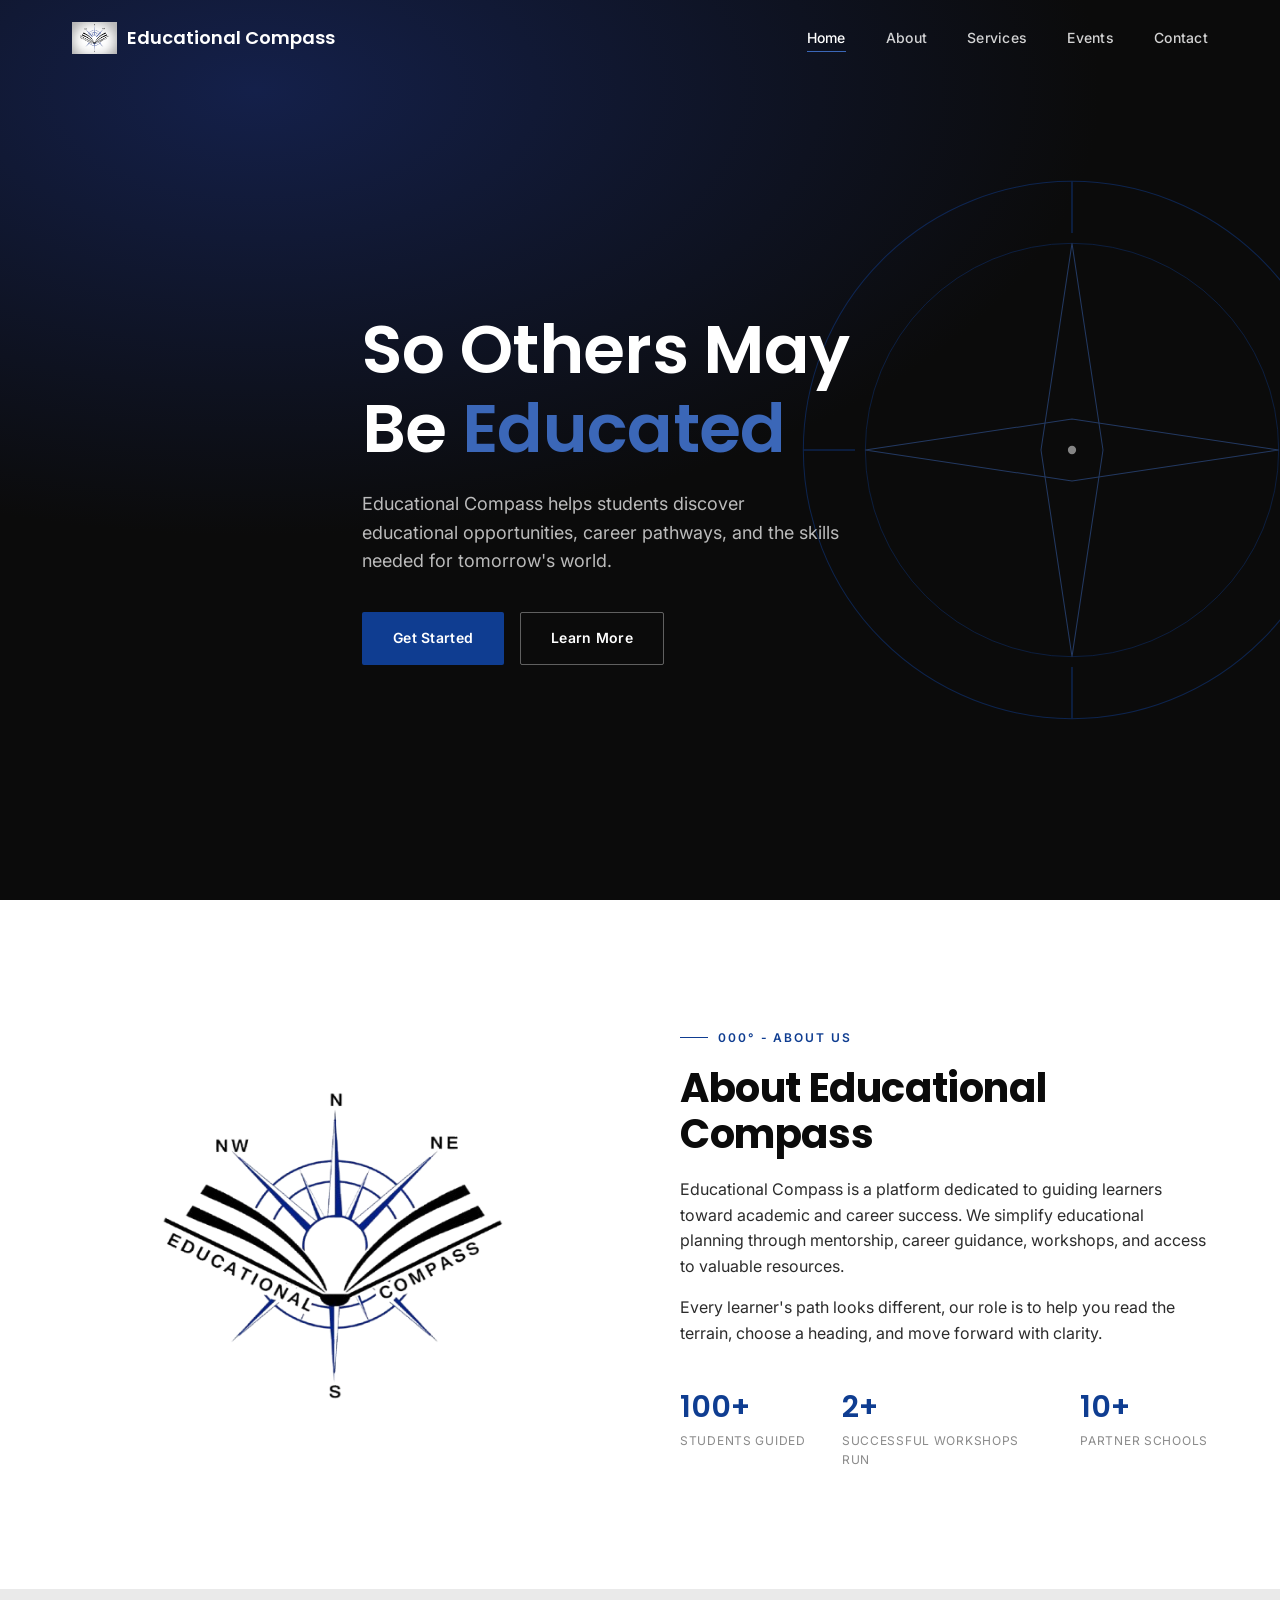
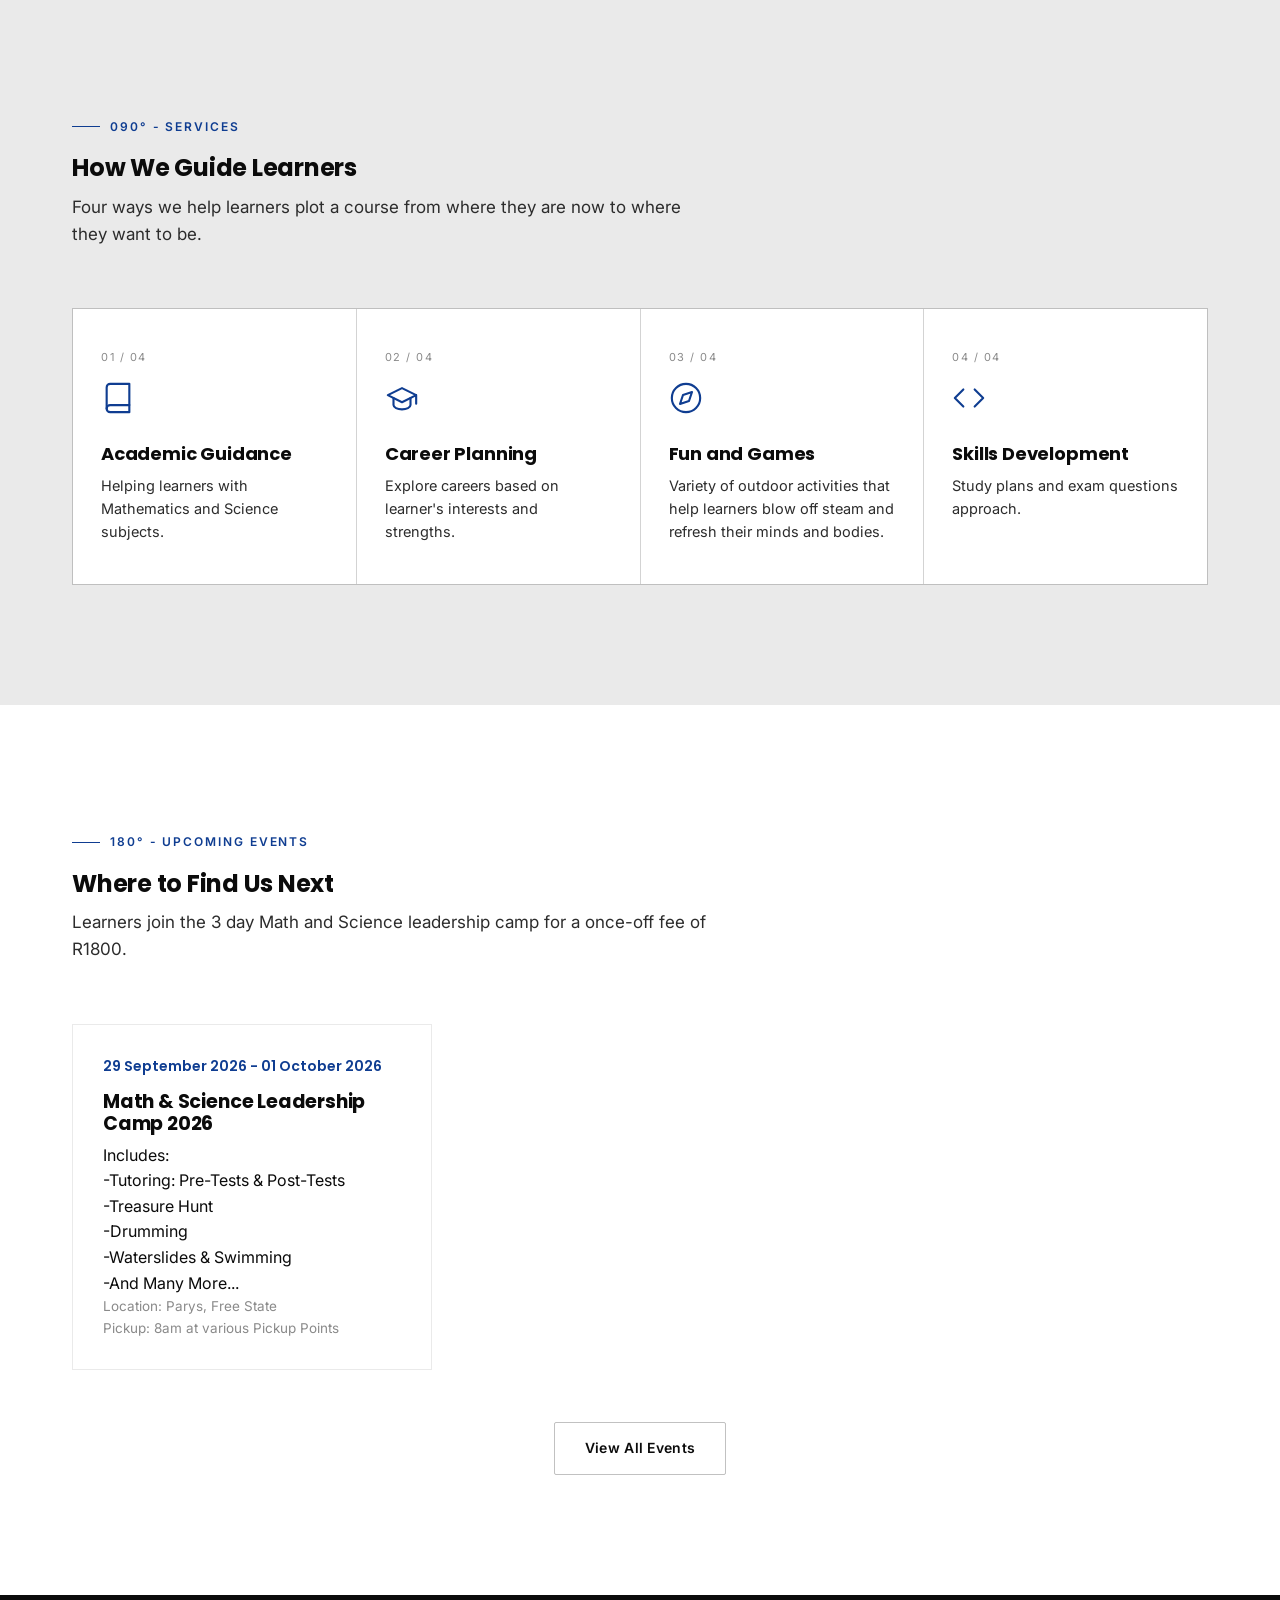
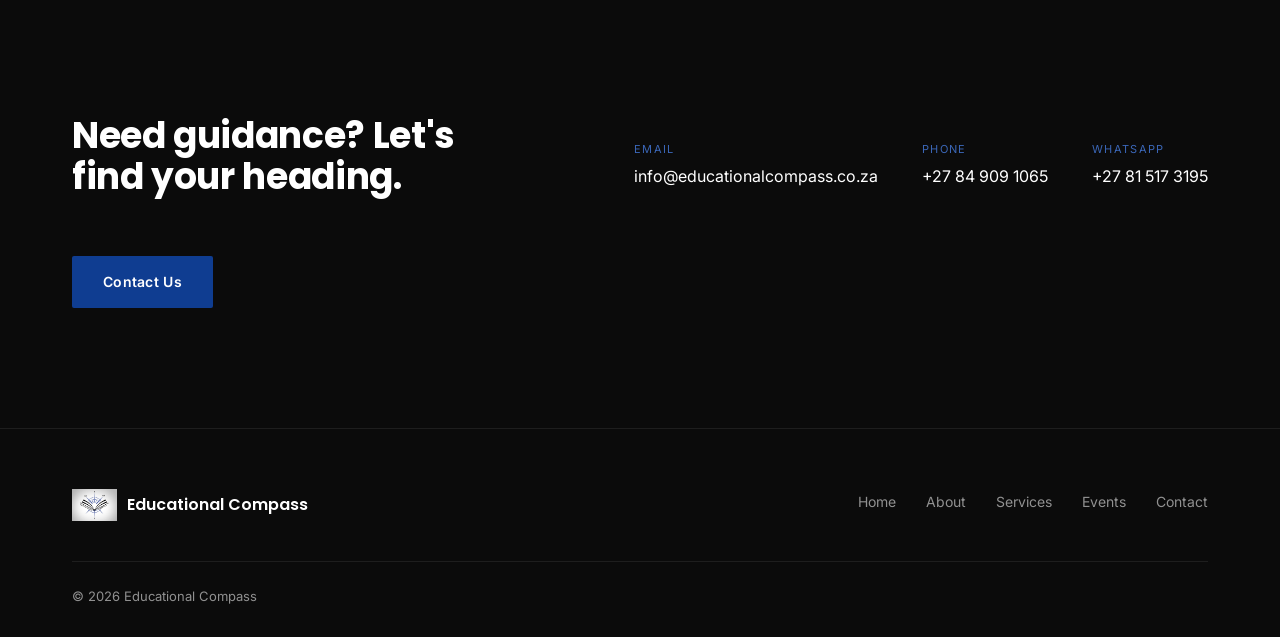
==== index.html @ 7944de3f "Logo update" ====
<!DOCTYPE html>
<html lang="en">
<head>
<meta charset="UTF-8">
<meta name="viewport" content="width=device-width, initial-scale=1.0">
<title>Educational Compass — Navigate Your Future with Confidence</title>
<meta name="description" content="Educational Compass helps students discover educational opportunities, career pathways, and the skills needed for tomorrow's world.">
<link rel="preconnect" href="https://fonts.googleapis.com">
<link rel="preconnect" href="https://fonts.gstatic.com" crossorigin>
<link href="https://fonts.googleapis.com/css2?family=Poppins:wght@500;600;700&family=Inter:wght@400;500;600&display=swap" rel="stylesheet">
<link rel="stylesheet" href="css/style.css">
</head>
<body>

<!-- ============ NAVIGATION ============ -->
<header class="navbar">
  <div class="container nav-inner">
    <a href="index.html" class="logo">
      <img src="images/logo.jpeg" alt="" class="logo-img">
      Educational Compass
    </a>
    <nav>
      <ul class="nav-links">
        <li><a href="#home" class="active">Home</a></li>
        <li><a href="#about">About</a></li>
        <li><a href="#services">Services</a></li>
        <li><a href="#events">Events</a></li>
        <li><a href="contact.html">Contact</a></li>
      </ul>
    </nav>
    <button class="nav-toggle" aria-label="Toggle menu"><span></span><span></span><span></span></button>
  </div>
</header>

<!-- ============ HERO ============ -->
<section class="hero" id="home">
  <svg class="hero-rose" viewBox="0 0 600 600" fill="none" xmlns="http://www.w3.org/2000/svg" aria-hidden="true">
    <g class="ring">
      <circle cx="300" cy="300" r="260" stroke="#0F3D91" stroke-width="1"/>
      <circle cx="300" cy="300" r="200" stroke="#0F3D91" stroke-width="0.75"/>
      <path d="M300 40 L300 90 M300 510 L300 560 M40 300 L90 300 M510 300 L560 300" stroke="#0F3D91" stroke-width="1.5"/>
    </g>
    <g class="ring-inner">
      <path d="M300 100 L330 300 L300 500 L270 300 Z" stroke="#3B67B8" stroke-width="1"/>
      <path d="M100 300 L300 330 L500 300 L300 270 Z" stroke="#3B67B8" stroke-width="1"/>
    </g>
    <circle cx="300" cy="300" r="4" fill="#FFFFFF"/>
  </svg>
  <div class="container hero-inner">
    <h1>So Others May Be <span class="accent">Educated</span></h1>
    <p>Educational Compass helps students discover educational opportunities, career pathways, and the skills needed for tomorrow's world.</p>
    <div class="hero-ctas">
      <a href="contact.html" class="btn btn-primary">Get Started</a>
      <a href="#about" class="btn btn-outline">Learn More</a>
    </div>
  </div>
</section>

<!-- ============ ABOUT ============ -->
<section class="about" id="about">
  <div class="container about-grid">
    <div class="about-figure reveal">
      <img src="images/logo.png" alt="" class="about-figure reveal">
    </div>
    <div class="about-copy reveal">
      <div class="bearing">000° - About Us</div>
      <h2>About Educational Compass</h2>
      <p>Educational Compass is a platform dedicated to guiding learners toward academic and career success. We simplify educational planning through mentorship, career guidance, workshops, and access to valuable resources.</p>
      <p>Every learner's path looks different, our role is to help you read the terrain, choose a heading, and move forward with clarity.</p>
      <div class="about-stats">
        <div><div class="stat-num">100+</div><div class="stat-label">Students Guided</div></div>
        <div><div class="stat-num">2+</div><div class="stat-label">Successful Workshops Run</div></div>
        <div><div class="stat-num">10+</div><div class="stat-label">Partner Schools</div></div>
      </div>
    </div>
  </div>
</section>

<!-- ============ SERVICES ============ -->
<section class="services" id="services">
  <div class="container">
    <div class="section-head reveal">
      <div class="bearing">090° - Services</div>
      <h2>How We Guide Learners</h2>
      <p>Four ways we help learners plot a course from where they are now to where they want to be.</p>
    </div>
  </div>
  <div class="container">
    <div class="services-grid">
      <div class="service-card reveal">
        <div class="bearing-mini">01 / 04</div>
        <div class="service-icon">
          <svg viewBox="0 0 24 24" fill="none" stroke="currentColor" stroke-width="1.5" stroke-linecap="round" stroke-linejoin="round"><path d="M4 19.5A2.5 2.5 0 0 1 6.5 17H20"/><path d="M6.5 2H20v20H6.5A2.5 2.5 0 0 1 4 19.5v-15A2.5 2.5 0 0 1 6.5 2z"/></svg>
        </div>
        <h3>Academic Guidance</h3>
        <p>Helping learners with Mathematics and Science subjects.</p>
      </div>
      <div class="service-card reveal">
        <div class="bearing-mini">02 / 04</div>
        <div class="service-icon">
          <svg viewBox="0 0 24 24" fill="none" stroke="currentColor" stroke-width="1.5" stroke-linecap="round" stroke-linejoin="round"><path d="M22 10v6M2 10l10-5 10 5-10 5-10-5z"/><path d="M6 12v5c0 1.66 2.69 3 6 3s6-1.34 6-3v-5"/></svg>
        </div>
        <h3>Career Planning</h3>
        <p>Explore careers based on learner's interests and strengths.</p>
      </div>
      <div class="service-card reveal">
        <div class="bearing-mini">03 / 04</div>
        <div class="service-icon">
          <svg viewBox="0 0 24 24" fill="none" stroke="currentColor" stroke-width="1.5" stroke-linecap="round" stroke-linejoin="round"><circle cx="12" cy="12" r="10"/><polygon points="16.24 7.76 14.12 14.12 7.76 16.24 9.88 9.88 16.24 7.76"/></svg>
        </div>
        <h3>Fun and Games</h3>
        <p>Variety of outdoor activities that help learners blow off steam and refresh their minds and bodies.</p>
      </div>
      <div class="service-card reveal">
        <div class="bearing-mini">04 / 04</div>
        <div class="service-icon">
          <svg viewBox="0 0 24 24" fill="none" stroke="currentColor" stroke-width="1.5" stroke-linecap="round" stroke-linejoin="round"><polyline points="16 18 22 12 16 6"/><polyline points="8 6 2 12 8 18"/></svg>
        </div>
        <h3>Skills Development</h3>
        <p>Study plans and exam questions approach.</p>
      </div>
    </div>
  </div>
</section>

<!-- ============ EVENTS ============ -->
<section class="events" id="events">
  <div class="container">
    <div class="section-head reveal">
      <div class="bearing">180° - Upcoming Events</div>
      <h2>Where to Find Us Next</h2>
      <p>Learners join the 3 day Math and Science leadership camp for a once-off fee of R1800.</p>
    </div>
    <div class="events-grid">
      <div class="event-card reveal">
        <div class="event-date">29 September 2026 - 01 October 2026</div>
        <h3>Math & Science Leadership Camp 2026</h3>
        <p2>Includes:<br>
          -Tutoring: Pre-Tests & Post-Tests<br>
          -Treasure Hunt<br>
          -Drumming<br>
          -Waterslides & Swimming<br>
          -And Many More...
        </p2>
        <div class="event-loc"> Location: Parys, Free State<br>
          Pickup: 8am at various Pickup Points
        </div>
      </div>
    </div>
    <div class="events-footer reveal">
      <a href="#events" class="btn btn-outline-dark">View All Events</a>
    </div>
  </div>
</section>

<!-- ============ CONTACT PREVIEW ============ -->
<section class="contact-preview">
  <div class="container cp-inner reveal">
    <h2>Need guidance? Let's find your heading.</h2>
    <div class="cp-details">
      <div class="cp-item">
        <div class="label">Email</div>
        <a href="mailto:info@educationalcompass.co.za">info@educationalcompass.co.za</a>
      </div>
      <div class="cp-item">
        <div class="label">Phone</div>
        <a href="tel:+27123456789">+27 84 909 1065</a>
      </div>
      <div class="cp-item">
        <div class="label">WhatsApp</div>
        <a href="tel:+27123456789">+27 81 517 3195</a>
      </div>
    </div>
    <a href="contact.html" class="btn btn-primary">Contact Us</a>
  </div>
</section>

<!-- ============ FOOTER ============ -->
<footer>
  <div class="container">
    <div class="footer-top">
      <div class="footer-brand">
        <img src="images/logo.jpeg" alt="" class="logo-img">
        Educational Compass
      </div>
      <ul class="footer-links">
        <li><a href="index.html">Home</a></li>
        <li><a href="#about">About</a></li>
        <li><a href="#services">Services</a></li>
        <li><a href="#events">Events</a></li>
        <li><a href="contact.html">Contact</a></li>
      </ul>
    </div>
    <div class="footer-bottom">
      <div>© 2026 Educational Compass</div>
    </div>
  </div>
</footer>

<script src="js/script.js"></script>
</body>
</html>
---- css/style.css ----
/* ===========================================================
   Educational Compass — Design Tokens
   =========================================================== */
:root{
  --black: #0B0B0B;
  --white: #FFFFFF;
  --navy: #0F3D91;
  --navy-light: #3B67B8;
  --light-gray: #EAEAEA;
  --dark-gray: #2C2C2C;
  --mid-gray: #8A8A8A;

  --font-display: 'Poppins', sans-serif;
  --font-body: 'Inter', sans-serif;

  --max-width: 1200px;
  --nav-height: 76px;

  --ease: cubic-bezier(0.4, 0, 0.2, 1);
}

*, *::before, *::after{ box-sizing: border-box; }

html{ scroll-behavior: smooth; }

@media (prefers-reduced-motion: reduce){
  html{ scroll-behavior: auto; }
  *, *::before, *::after{
    animation-duration: 0.001ms !important;
    animation-iteration-count: 1 !important;
    transition-duration: 0.001ms !important;
    scroll-behavior: auto !important;
  }
}

body{
  margin: 0;
  font-family: var(--font-body);
  color: var(--black);
  background: var(--white);
  -webkit-font-smoothing: antialiased;
  line-height: 1.6;
}

h1, h2, h3, h4{
  font-family: var(--font-display);
  margin: 0 0 0.5em 0;
  line-height: 1.15;
  letter-spacing: -0.01em;
}

p{ margin: 0 0 1em 0; color: var(--dark-gray); }

a{ color: inherit; text-decoration: none; }

img{ max-width: 100%; display: block; }

.container{
  max-width: var(--max-width);
  margin: 0 auto;
  padding: 0 32px;
}

button{ font-family: var(--font-body); cursor: pointer; }

:focus-visible{
  outline: 2px solid var(--navy);
  outline-offset: 3px;
}

/* ---------------------------------------------------------
   Bearing eyebrows — compass-degree labels used as section
   markers. Real bearings for real directions: 000 = North /
   Home ground, 090 = East / Outward growth, etc. This is the
   signature structural device tying content back to "compass".
   --------------------------------------------------------- */
.bearing{
  display: inline-flex;
  align-items: center;
  gap: 10px;
  font-family: var(--font-body);
  font-size: 12px;
  font-weight: 600;
  letter-spacing: 0.16em;
  text-transform: uppercase;
  color: var(--navy);
  margin-bottom: 18px;
}
.bearing::before{
  content: '';
  width: 28px;
  height: 1px;
  background: var(--navy);
}

/* ===========================================================
   Navigation
   =========================================================== */
.navbar{
  position: fixed;
  top: 0; left: 0; right: 0;
  height: var(--nav-height);
  display: flex;
  align-items: center;
  z-index: 1000;
  background: rgba(11,11,11,0.0);
  transition: background 0.35s var(--ease), box-shadow 0.35s var(--ease), backdrop-filter 0.35s var(--ease);
}
.navbar.scrolled{
  background: rgba(11,11,11,0.92);
  backdrop-filter: blur(10px);
  box-shadow: 0 1px 0 rgba(255,255,255,0.06);
}
.nav-inner{
  width: 100%;
  display: flex;
  align-items: center;
  justify-content: space-between;
}
.logo{
  display: flex;
  align-items: center;
  gap: 10px;
  font-family: var(--font-display);
  font-weight: 600;
  font-size: 18px;
  color: var(--white);
}
.logo svg{ width: 26px; height: 26px; }
.logo .needle{ transform-origin: 50% 50%; animation: needle-settle 1.4s var(--ease) 1; }
@keyframes needle-settle{
  0%{ transform: rotate(-40deg); }
  60%{ transform: rotate(8deg); }
  100%{ transform: rotate(0deg); }
}

.nav-links{
  display: flex;
  gap: 40px;
  list-style: none;
  margin: 0; padding: 0;
}
.nav-links a{
  color: rgba(255,255,255,0.82);
  font-size: 14px;
  font-weight: 500;
  letter-spacing: 0.02em;
  position: relative;
  padding: 6px 0;
  transition: color 0.25s var(--ease);
}
.nav-links a:hover{ color: var(--white); }
.nav-links a::after{
  content:'';
  position:absolute;
  left:0; bottom:0;
  width:0; height:1.5px;
  background: var(--navy-light);
  transition: width 0.3s var(--ease);
}
.nav-links a:hover::after,
.nav-links a.active::after{ width: 100%; }
.nav-links a.active{ color: var(--white); }

.nav-toggle{
  display: none;
  flex-direction: column;
  gap: 5px;
  background: none;
  border: none;
  padding: 8px;
}
.nav-toggle span{
  width: 22px; height: 2px;
  background: var(--white);
  transition: transform 0.3s var(--ease), opacity 0.3s var(--ease);
}
.nav-toggle.open span:nth-child(1){ transform: translateY(7px) rotate(45deg); }
.nav-toggle.open span:nth-child(2){ opacity: 0; }
.nav-toggle.open span:nth-child(3){ transform: translateY(-7px) rotate(-45deg); }

/* ===========================================================
   Buttons
   =========================================================== */
.btn{
  display: inline-flex;
  align-items: center;
  justify-content: center;
  gap: 8px;
  padding: 14px 30px;
  font-size: 14px;
  font-weight: 600;
  letter-spacing: 0.02em;
  border-radius: 2px;
  border: 1px solid transparent;
  transition: transform 0.25s var(--ease), background 0.25s var(--ease), color 0.25s var(--ease), border-color .25s var(--ease);
}
.btn:hover{ transform: translateY(-2px); }
.btn-primary{
  background: var(--navy);
  color: var(--white);
}
.btn-primary:hover{ background: var(--navy-light); }
.btn-outline{
  background: transparent;
  color: var(--white);
  border-color: rgba(255,255,255,0.35);
}
.btn-outline:hover{ border-color: var(--white); }
.btn-outline-dark{
  background: transparent;
  color: var(--black);
  border-color: rgba(11,11,11,0.25);
}
.btn-outline-dark:hover{ border-color: var(--black); }

/* ===========================================================
   Hero
   =========================================================== */
.hero{
  position: relative;
  min-height: 100vh;
  display: flex;
  align-items: center;
  background: radial-gradient(ellipse 120% 90% at 20% 10%, #14204a 0%, var(--black) 55%),
              linear-gradient(160deg, var(--black) 0%, #0B0B0B 55%, var(--navy) 165%);
  color: var(--white);
  overflow: hidden;
}
.hero-rose{
  position: absolute;
  right: -8%;
  top: 50%;
  transform: translateY(-50%);
  width: 620px;
  height: 620px;
  opacity: 0.5;
  pointer-events: none;
}
.hero-rose .ring{ animation: spin 120s linear infinite; transform-origin: 300px 300px; }
.hero-rose .ring-inner{ animation: spin-rev 90s linear infinite; transform-origin: 300px 300px; }
@keyframes spin{ to{ transform: rotate(360deg); } }
@keyframes spin-rev{ to{ transform: rotate(-360deg); } }

.hero-inner{
  position: relative;
  z-index: 2;
  max-width: 620px;
  padding-top: var(--nav-height);
}
.hero h1{
  font-size: clamp(40px, 5.6vw, 68px);
  font-weight: 600;
  margin-bottom: 22px;
}
.hero h1 .accent{ color: var(--navy-light); }
.hero p{
  color: rgba(255,255,255,0.72);
  font-size: 18px;
  max-width: 480px;
  margin-bottom: 36px;
}
.hero-ctas{ display: flex; gap: 16px; flex-wrap: wrap; }

.scroll-cue{
  position: absolute;
  bottom: 36px;
  left: 32px;
  display: flex;
  align-items: center;
  gap: 12px;
  color: rgba(255,255,255,0.5);
  font-size: 12px;
  letter-spacing: 0.14em;
  text-transform: uppercase;
  z-index: 2;
}
.scroll-cue .line{
  width: 1px; height: 34px;
  background: rgba(255,255,255,0.35);
  position: relative;
  overflow: hidden;
}
.scroll-cue .line::after{
  content:'';
  position:absolute; top:-100%; left:0;
  width:100%; height:100%;
  background: var(--navy-light);
  animation: cue 2.2s var(--ease) infinite;
}
@keyframes cue{
  0%{ top:-100%; }
  50%{ top:0; }
  100%{ top:100%; }
}

/* ===========================================================
   Section base
   =========================================================== */
section{ padding: 120px 0; }
.section-head{ max-width: 640px; margin-bottom: 60px; }
.section-head p{ font-size: 17px; }

/* About */
.about{ background: var(--white); }
.about-grid{
  display: grid;
  grid-template-columns: 1fr 1fr;
  gap: 80px;
  align-items: center;
}
.about-figure{
  aspect-ratio: 6/4;
  border-radius: 2px;
  position: relative;
  overflow: hidden;
}
.about-figure svg{
  position: absolute;
  inset: 0;
  margin: auto;
  width: 62%;
  height: 62%;
  opacity: 0.9;
}
.about-copy h2{ font-size: clamp(30px, 3.4vw, 40px); }
.about-stats{
  display: grid;
  grid-template-columns: repeat(3, auto);
  gap: 36px;
  margin-top: 36px;
}
.about-stats .stat-num{
  font-family: var(--font-display);
  font-size: 30px;
  font-weight: 600;
  color: var(--navy);
}
.about-stats .stat-label{
  font-size: 12px;
  letter-spacing: 0.06em;
  text-transform: uppercase;
  color: var(--mid-gray);
}

/* Services */
.services{ background: var(--light-gray); }
.services-grid{
  display: grid;
  grid-template-columns: repeat(4, 1fr);
  gap: 1px;
  background: rgba(11,11,11,0.1);
  border: 1px solid rgba(11,11,11,0.1);
}
.service-card{
  background: var(--white);
  padding: 40px 28px;
  transition: background 0.3s var(--ease), transform 0.3s var(--ease);
  position: relative;
}
.service-card:hover{
  background: var(--black);
  transform: translateY(-4px);
}
.service-card:hover .service-icon{ color: var(--navy-light); }
.service-card:hover h3,
.service-card:hover p,
.service-card:hover .bearing-mini{ color: var(--white); }
.service-card:hover p{ color: rgba(255,255,255,0.65); }
.service-icon{
  color: var(--navy);
  margin-bottom: 22px;
  transition: color 0.3s var(--ease);
}
.service-icon svg{ width: 34px; height: 34px; }
.service-card h3{ font-size: 18px; }
.service-card p{ font-size: 14.5px; margin-bottom: 0; }
.bearing-mini{
  font-size: 11px;
  letter-spacing: 0.14em;
  color: var(--mid-gray);
  margin-bottom: 14px;
  transition: color 0.3s var(--ease);
}

/* Events */
.events{ background: var(--white); }
.events-grid{
  display: grid;
  grid-template-columns: repeat(3, 1fr);
  gap: 28px;
}
.event-card{
  border: 1px solid var(--light-gray);
  padding: 30px;
  transition: border-color 0.3s var(--ease), transform 0.3s var(--ease), box-shadow .3s var(--ease);
}
.event-card:hover{
  border-color: var(--navy);
  transform: translateY(-4px);
  box-shadow: 0 18px 40px rgba(15,61,145,0.12);
}
.event-date{
  font-family: var(--font-display);
  font-weight: 600;
  color: var(--navy);
  font-size: 14px;
  margin-bottom: 14px;
}
.event-card h3{ font-size: 19px; margin-bottom: 8px; }
.event-loc{
  font-size: 13.5px;
  color: var(--mid-gray);
  display: flex;
  align-items: center;
  gap: 6px;
}
.events-footer{ text-align: center; margin-top: 52px; }

/* Contact preview (home) */
.contact-preview{
  background: var(--black);
  color: var(--white);
}
.cp-inner{
  display: flex;
  align-items: center;
  justify-content: space-between;
  flex-wrap: wrap;
  gap: 40px;
}
.cp-inner h2{ font-size: clamp(26px, 3vw, 36px); max-width: 420px; }
.cp-details{ display: flex; gap: 44px; flex-wrap: wrap; }
.cp-item .label{
  font-size: 11px;
  letter-spacing: 0.12em;
  text-transform: uppercase;
  color: var(--navy-light);
  margin-bottom: 6px;
}
.cp-item a{ font-size: 16px; }

/* Footer */
footer{
  background: var(--black);
  color: rgba(255,255,255,0.55);
  padding: 60px 0 30px;
  border-top: 1px solid rgba(255,255,255,0.08);
}
.footer-top{
  display: flex;
  justify-content: space-between;
  flex-wrap: wrap;
  gap: 30px;
  padding-bottom: 40px;
}
.footer-brand{
  display: flex;
  align-items: center;
  gap: 10px;
  color: var(--white);
  font-family: var(--font-display);
  font-weight: 600;
}
.footer-links{ display: flex; gap: 30px; list-style: none; padding: 0; margin: 0; }
.footer-links a{ font-size: 14px; transition: color 0.25s var(--ease); }
.footer-links a:hover{ color: var(--white); }
.footer-bottom{
  border-top: 1px solid rgba(255,255,255,0.08);
  padding-top: 24px;
  font-size: 13px;
  display: flex;
  justify-content: space-between;
  flex-wrap: wrap;
  gap: 10px;
}

/* ===========================================================
   Contact Page
   =========================================================== */
.page-hero{
  background: linear-gradient(160deg, var(--black) 0%, #101010 60%, var(--navy) 180%);
  color: var(--white);
  padding: calc(var(--nav-height) + 80px) 0 80px;
}
.page-hero h1{ font-size: clamp(36px, 5vw, 54px); }
.page-hero p{ color: rgba(255,255,255,0.7); font-size: 17px; max-width: 480px; }

.contact-section{ padding: 100px 0; }
.contact-grid{
  display: grid;
  grid-template-columns: 1.2fr 0.8fr;
  gap: 70px;
}

form{ display: flex; flex-direction: column; gap: 22px; }
.field{ display: flex; flex-direction: column; gap: 8px; }
.field label{
  font-size: 12px;
  font-weight: 600;
  letter-spacing: 0.06em;
  text-transform: uppercase;
  color: var(--dark-gray);
}
.field input,
.field textarea{
  border: 1px solid var(--light-gray);
  background: var(--white);
  padding: 14px 16px;
  font-family: var(--font-body);
  font-size: 15px;
  color: var(--black);
  border-radius: 2px;
  transition: border-color 0.25s var(--ease);
  resize: vertical;
}
.field input:focus,
.field textarea:focus{
  border-color: var(--navy);
  outline: none;
}
.field .error{
  font-size: 12.5px;
  color: #B3261E;
  min-height: 16px;
}
.form-status{
  font-size: 14px;
  padding: 14px 16px;
  border-left: 3px solid var(--navy);
  background: var(--light-gray);
  display: none;
}
.form-status.show{ display: block; }

.contact-info{
  display: flex;
  flex-direction: column;
  gap: 30px;
}
.info-card{
  border: 1px solid var(--light-gray);
  padding: 26px;
  display: flex;
  gap: 18px;
  align-items: flex-start;
}
.info-card .icon{ color: var(--navy); flex-shrink: 0; }
.info-card .icon svg{ width: 22px; height: 22px; }
.info-card .label{
  font-size: 11px;
  letter-spacing: 0.1em;
  text-transform: uppercase;
  color: var(--mid-gray);
  margin-bottom: 4px;
}
.info-card .value{ font-size: 15.5px; color: var(--black); font-weight: 500; }

.map-frame{
  margin-top: 6px;
  aspect-ratio: 4/3;
  background: linear-gradient(150deg, var(--black), var(--navy) 140%);
  position: relative;
  overflow: hidden;
}
.map-frame svg{ position: absolute; inset: 0; margin: auto; width: 70%; height: 70%; opacity: 0.85; }

/* FAQ */
.faq{ background: var(--light-gray); padding: 110px 0; }
.faq-list{ max-width: 780px; margin: 0 auto; }
.faq-item{
  border-bottom: 1px solid rgba(11,11,11,0.12);
}
.faq-item:first-child{ border-top: 1px solid rgba(11,11,11,0.12); }
.faq-q{
  width: 100%;
  background: none;
  border: none;
  text-align: left;
  padding: 26px 4px;
  display: flex;
  align-items: center;
  justify-content: space-between;
  font-family: var(--font-display);
  font-size: 17px;
  font-weight: 500;
  color: var(--black);
}
.faq-q .plus{
  font-size: 20px;
  color: var(--navy);
  transition: transform 0.3s var(--ease);
  flex-shrink: 0;
  margin-left: 20px;
}
.faq-item.open .plus{ transform: rotate(45deg); }
.faq-a{
  max-height: 0;
  overflow: hidden;
  transition: max-height 0.35s var(--ease);
}
.faq-a p{ padding: 0 4px 26px; font-size: 15px; }

/* ===========================================================
   Reveal on scroll
   =========================================================== */
.reveal{
  opacity: 0;
  transform: translateY(24px);
  transition: opacity 0.7s var(--ease), transform 0.7s var(--ease);
}
.reveal.in{ opacity: 1; transform: translateY(0); }

/* ===========================================================
   Responsive
   =========================================================== */
@media (max-width: 980px){
  .about-grid{ grid-template-columns: 1fr; gap: 50px; }
  .services-grid{ grid-template-columns: repeat(2, 1fr); }
  .events-grid{ grid-template-columns: 1fr; }
  .contact-grid{ grid-template-columns: 1fr; gap: 50px; }
  .hero-rose{ width: 460px; height: 460px; opacity: 0.35; }
}

@media (max-width: 720px){
  .nav-links{
    position: fixed;
    top: var(--nav-height);
    left: 0; right: 0;
    background: rgba(11,11,11,0.97);
    backdrop-filter: blur(10px);
    flex-direction: column;
    gap: 0;
    padding: 10px 32px 26px;
    transform: translateY(-140%);
    transition: transform 0.35s var(--ease);
  }
  .nav-links.open{ transform: translateY(0); }
  .nav-links a{ padding: 14px 0; border-bottom: 1px solid rgba(255,255,255,0.08); width: 100%; }
  .nav-toggle{ display: flex; }
  .services-grid{ grid-template-columns: 1fr; }
  section{ padding: 80px 0; }
  .cp-inner{ flex-direction: column; align-items: flex-start; }
  .footer-top{ flex-direction: column; }
  .footer-bottom{ flex-direction: column; }
}

.nav-logo {
  display: flex;
  align-items: center;
  gap: 0px;
}

.logo-img {
  height: 32px;      /* adjust to taste */
  width: auto;
  object-fit: contain;
  /* if your logo is a dark/black PNG and needs to read on a black bg: */
  /* filter: brightness(0) invert(1); */
}
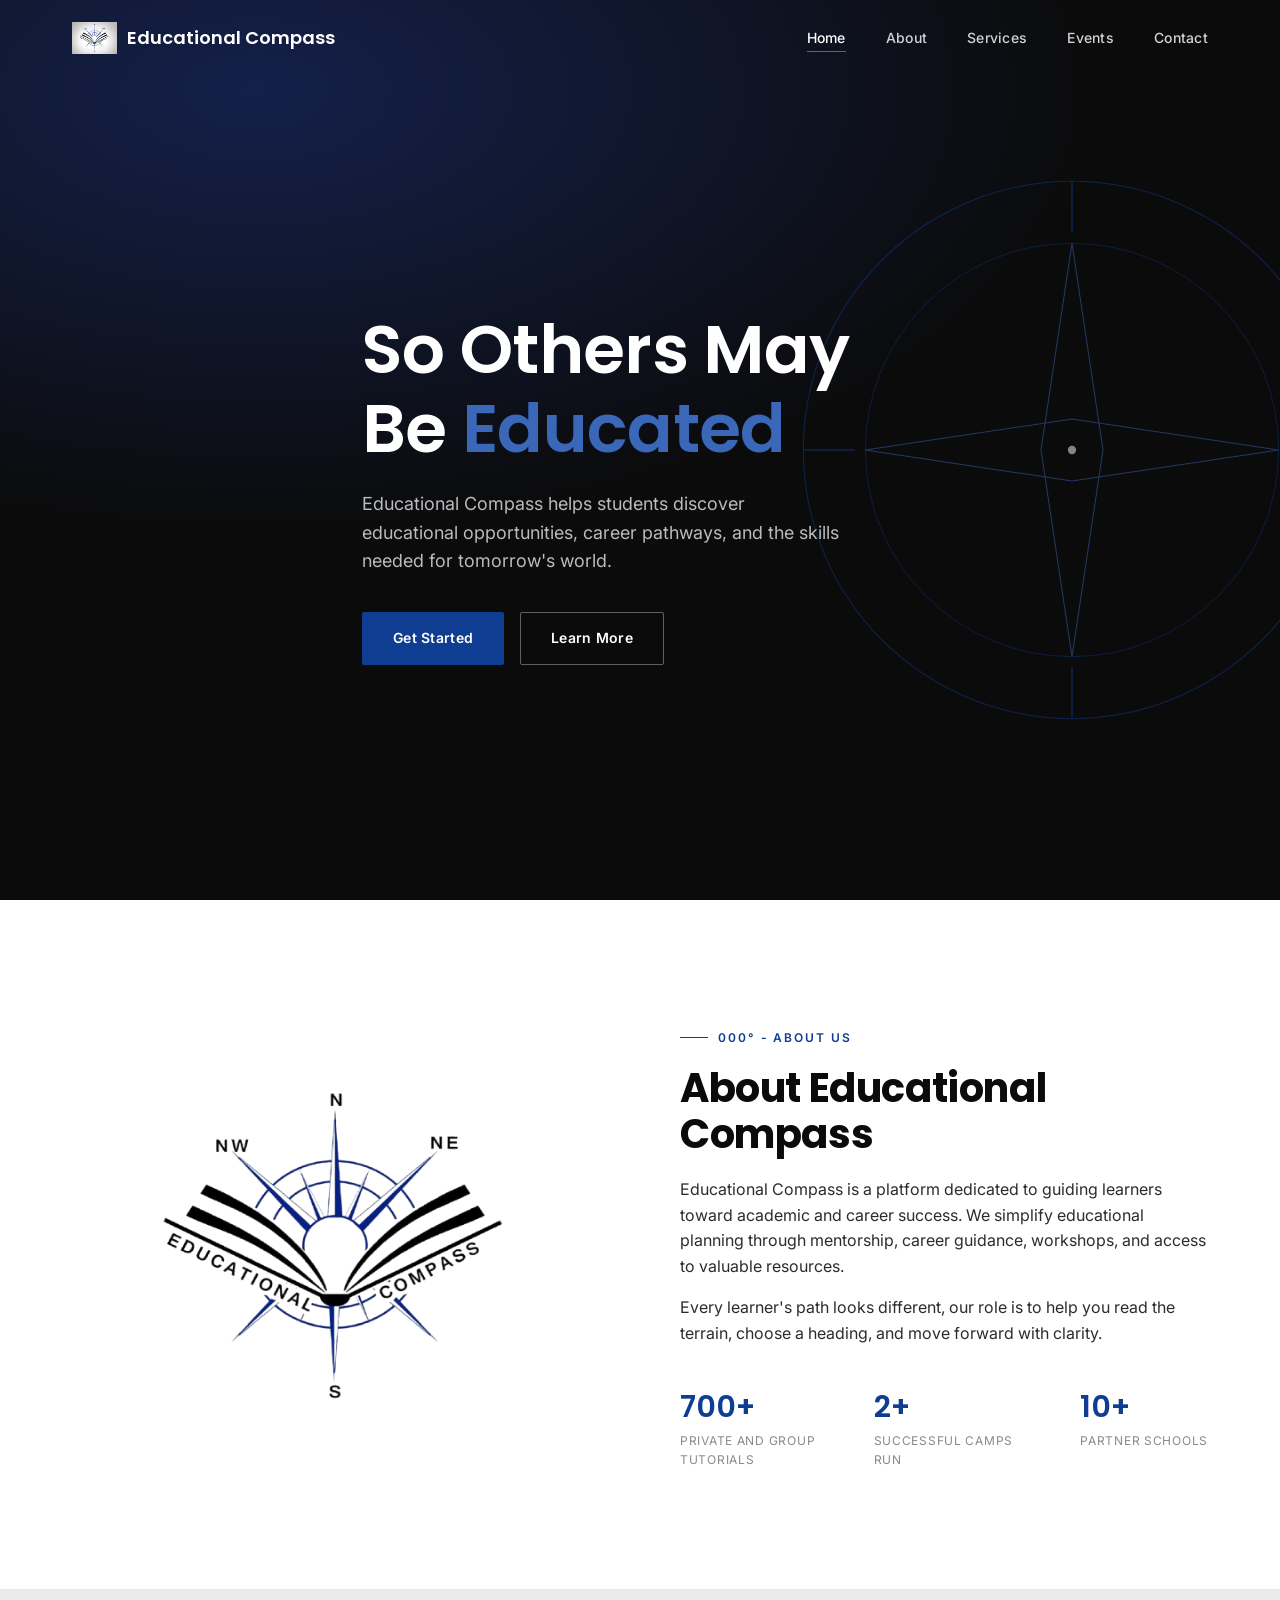
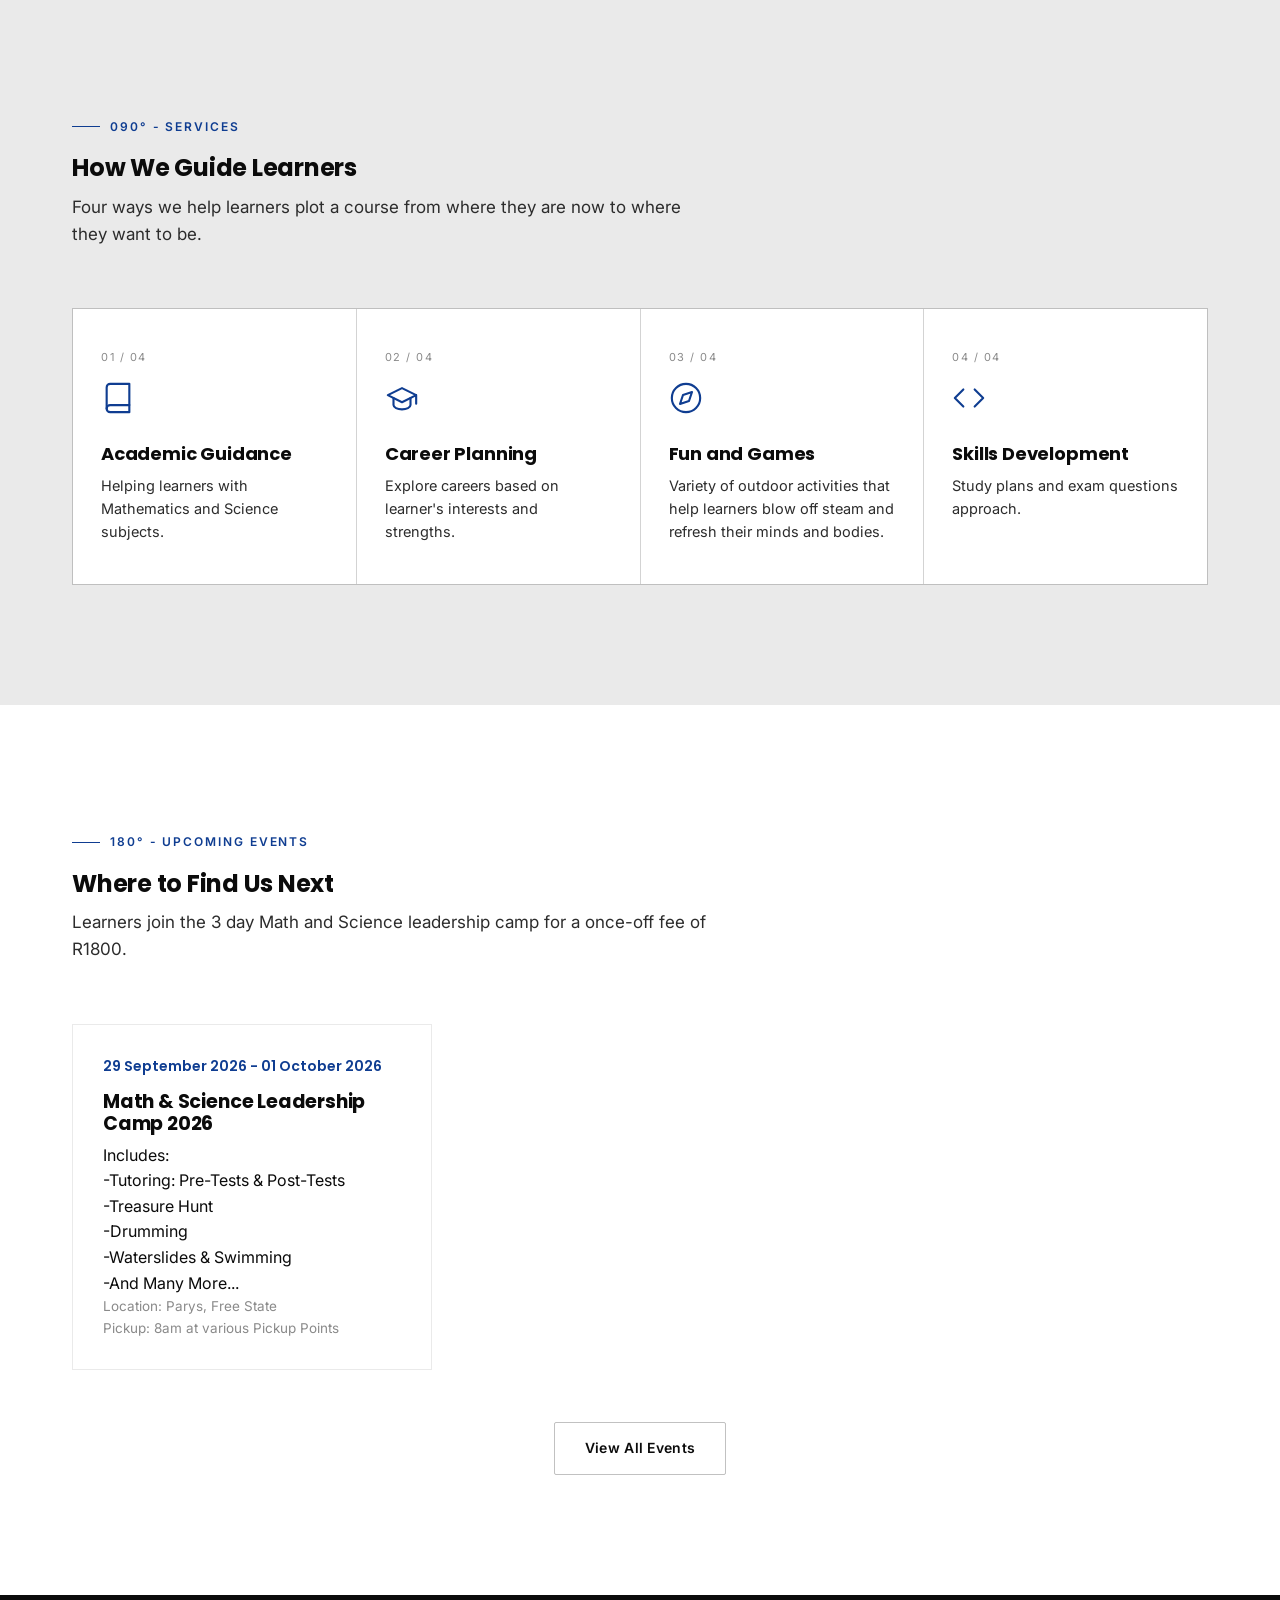
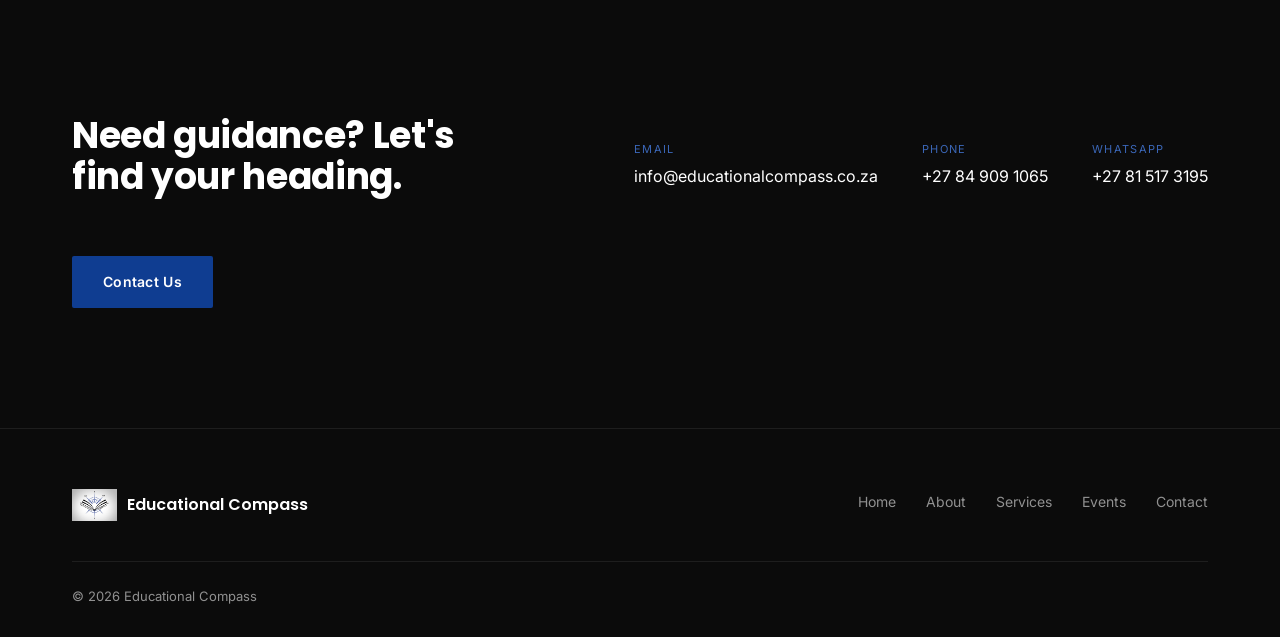
==== commit 273efc52: "Website info" ====
--- a/index.html
+++ b/index.html
@@ -3,7 +3,7 @@
 <head>
 <meta charset="UTF-8">
 <meta name="viewport" content="width=device-width, initial-scale=1.0">
-<title>Educational Compass — Navigate Your Future with Confidence</title>
+<title>Educational Compass - So others may be educated</title>
 <meta name="description" content="Educational Compass helps students discover educational opportunities, career pathways, and the skills needed for tomorrow's world.">
 <link rel="preconnect" href="https://fonts.googleapis.com">
 <link rel="preconnect" href="https://fonts.gstatic.com" crossorigin>
@@ -68,8 +68,8 @@
       <p>Educational Compass is a platform dedicated to guiding learners toward academic and career success. We simplify educational planning through mentorship, career guidance, workshops, and access to valuable resources.</p>
       <p>Every learner's path looks different, our role is to help you read the terrain, choose a heading, and move forward with clarity.</p>
       <div class="about-stats">
-        <div><div class="stat-num">100+</div><div class="stat-label">Students Guided</div></div>
-        <div><div class="stat-num">2+</div><div class="stat-label">Successful Workshops Run</div></div>
+        <div><div class="stat-num">700+</div><div class="stat-label">Private and Group Tutorials</div></div>
+        <div><div class="stat-num">2+</div><div class="stat-label">Successful Camps Run</div></div>
         <div><div class="stat-num">10+</div><div class="stat-label">Partner Schools</div></div>
       </div>
     </div>
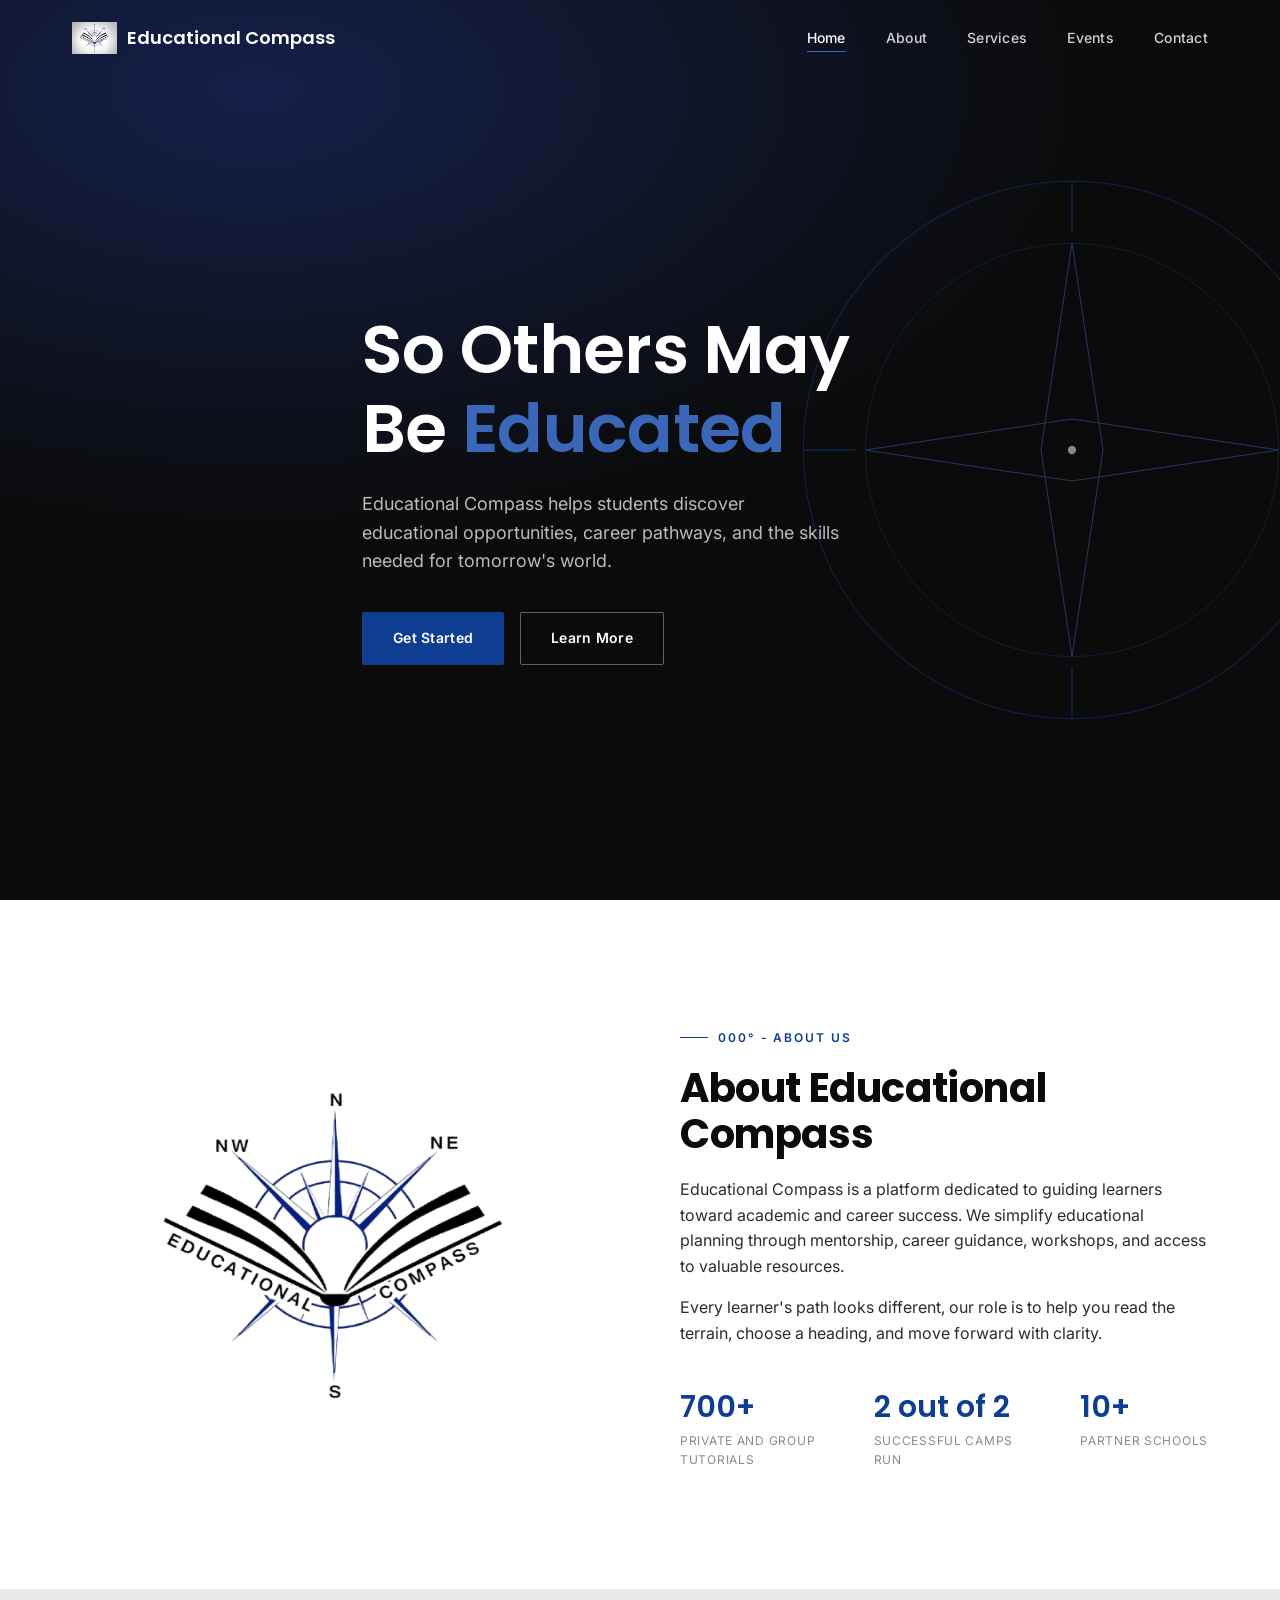
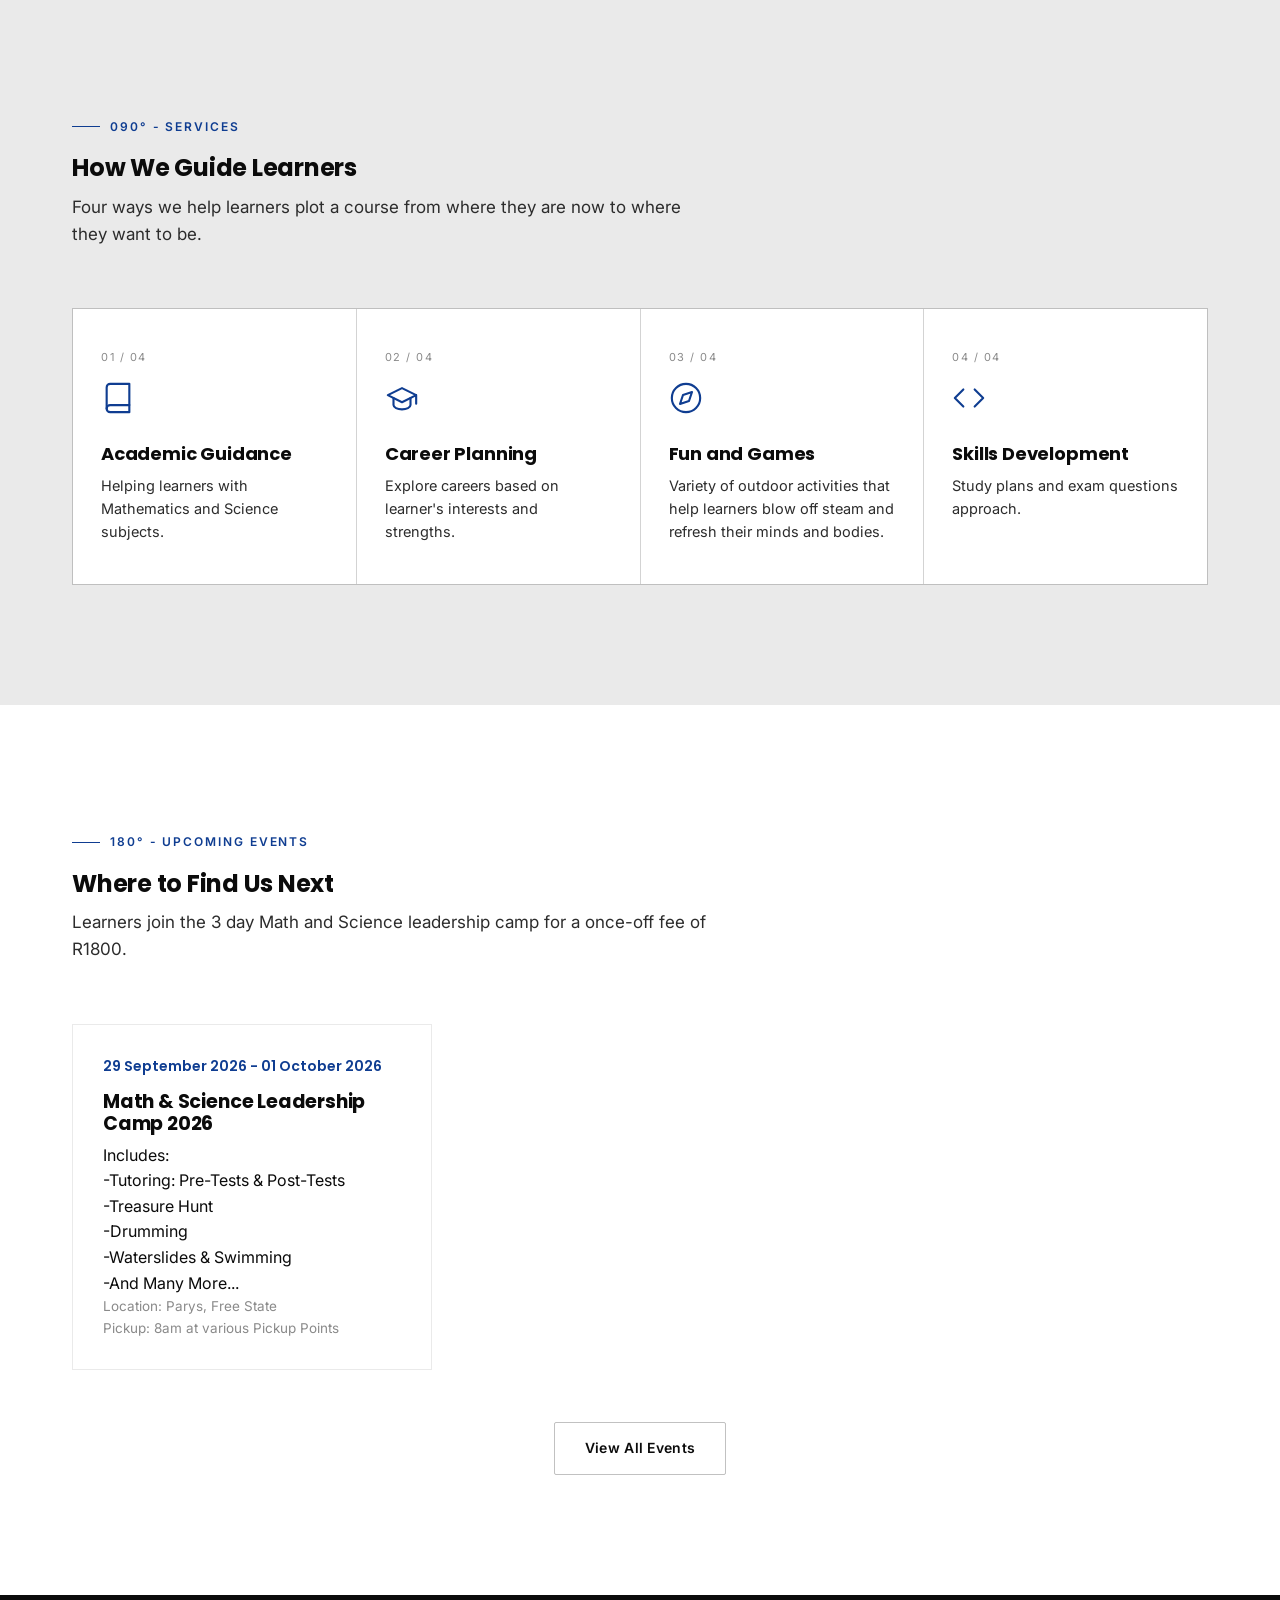
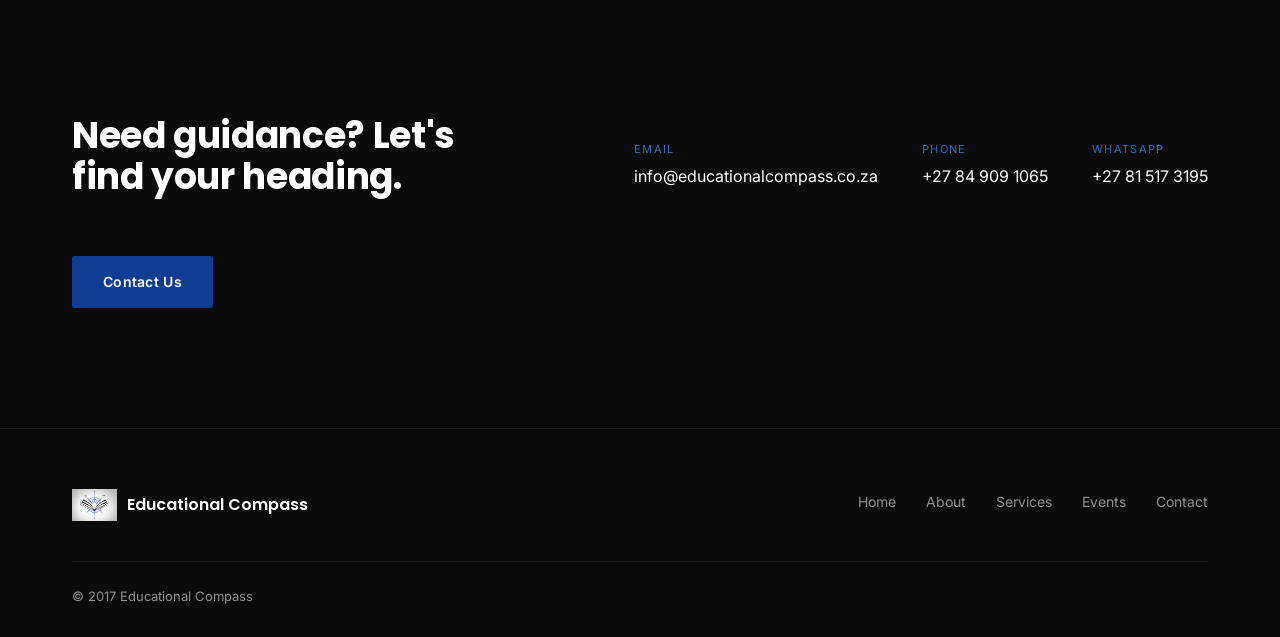
==== commit 01eccac1: "updated index.html" ====
--- a/index.html
+++ b/index.html
@@ -69,7 +69,7 @@
       <p>Every learner's path looks different, our role is to help you read the terrain, choose a heading, and move forward with clarity.</p>
       <div class="about-stats">
         <div><div class="stat-num">700+</div><div class="stat-label">Private and Group Tutorials</div></div>
-        <div><div class="stat-num">2+</div><div class="stat-label">Successful Camps Run</div></div>
+        <div><div class="stat-num">2 out of 2</div><div class="stat-label">Successful Camps Run</div></div>
         <div><div class="stat-num">10+</div><div class="stat-label">Partner Schools</div></div>
       </div>
     </div>
@@ -192,7 +192,7 @@
       </ul>
     </div>
     <div class="footer-bottom">
-      <div>© 2026 Educational Compass</div>
+      <div>© 2017 Educational Compass</div>
     </div>
   </div>
 </footer>
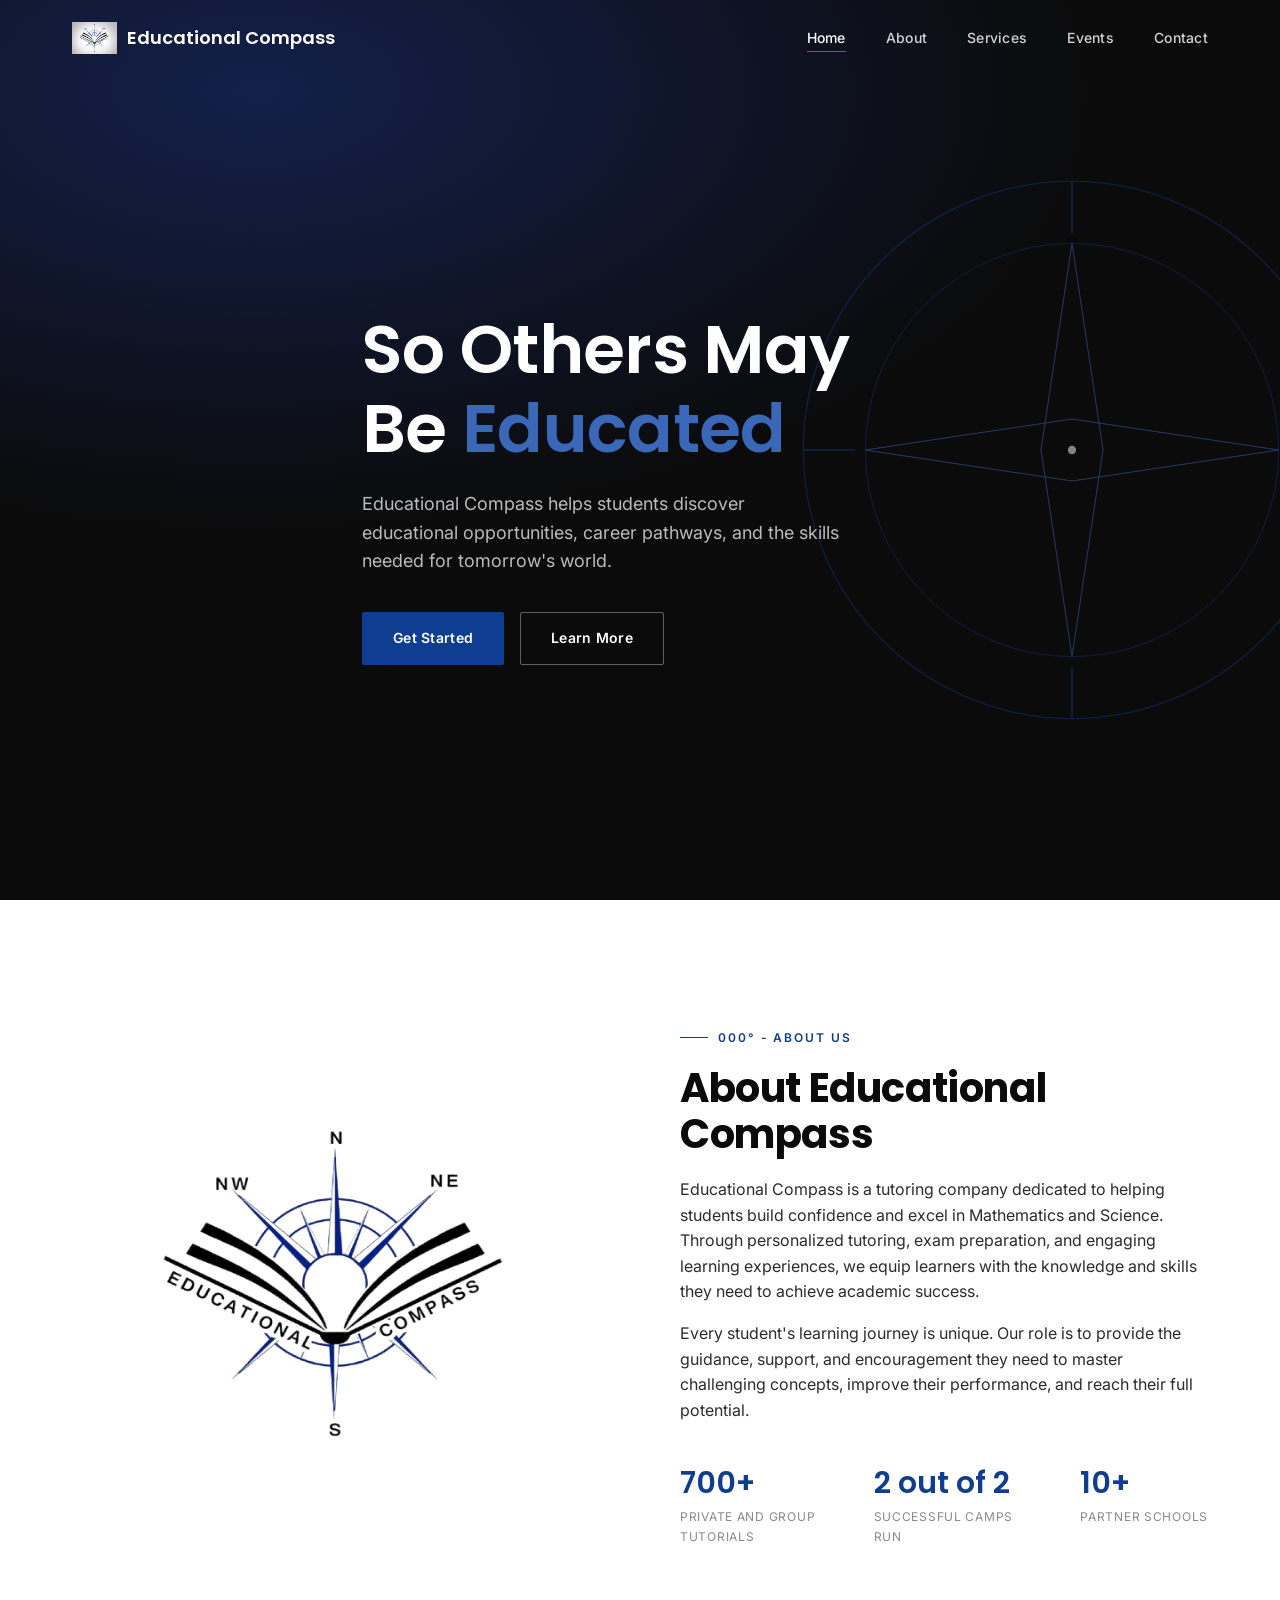
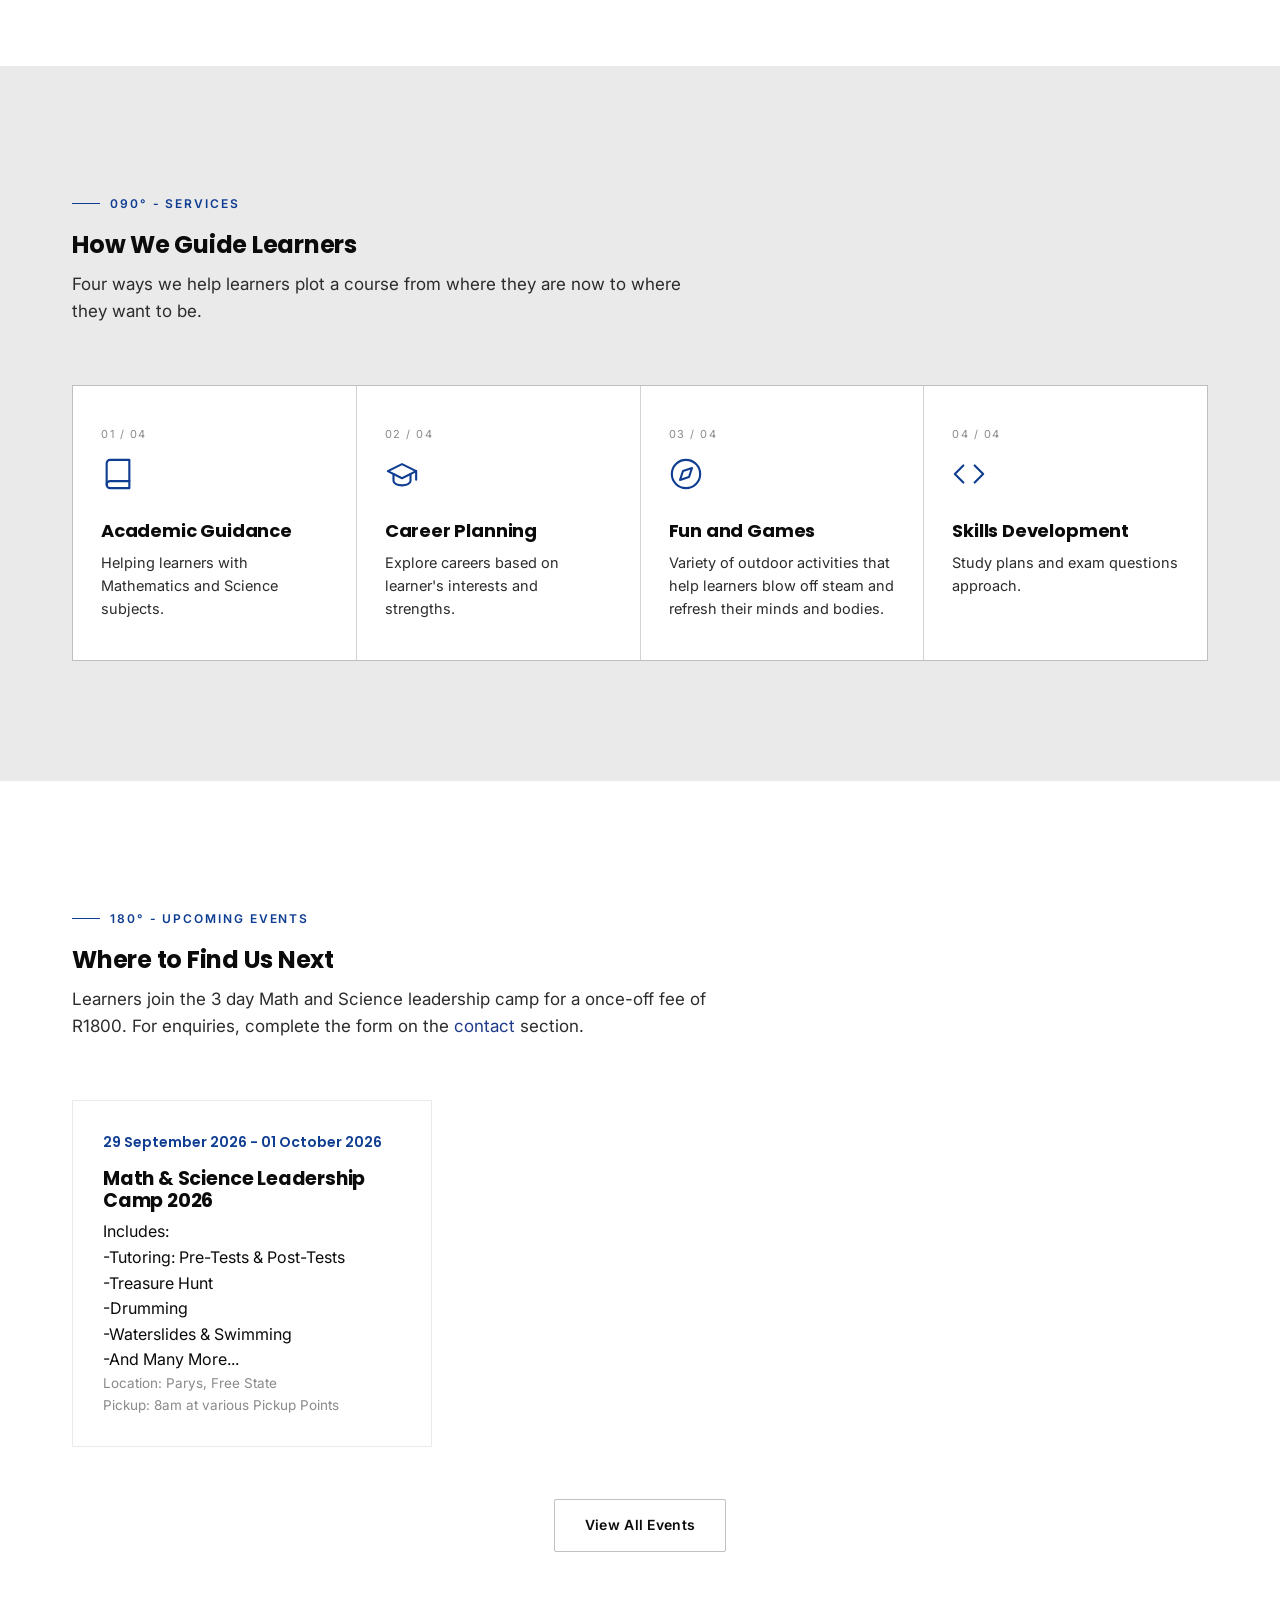
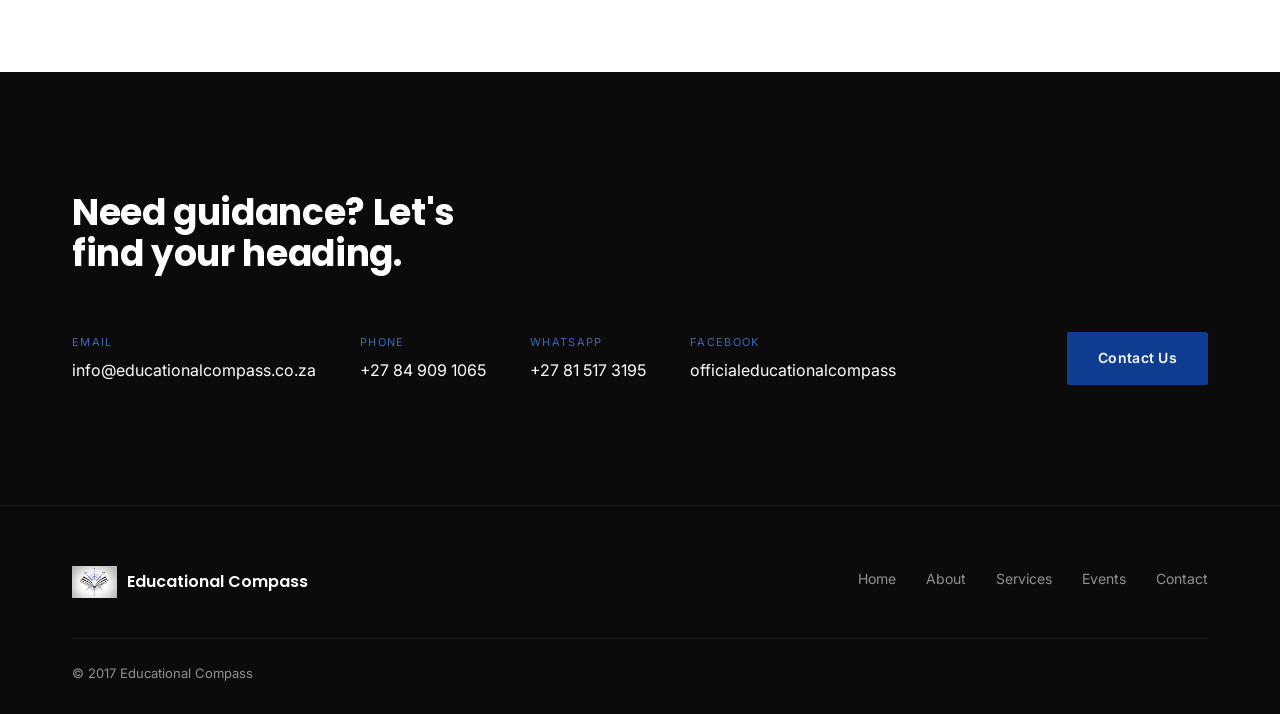
==== commit 240d8497: "Contact details" ====
--- a/index.html
+++ b/index.html
@@ -65,8 +65,8 @@
     <div class="about-copy reveal">
       <div class="bearing">000° - About Us</div>
       <h2>About Educational Compass</h2>
-      <p>Educational Compass is a platform dedicated to guiding learners toward academic and career success. We simplify educational planning through mentorship, career guidance, workshops, and access to valuable resources.</p>
-      <p>Every learner's path looks different, our role is to help you read the terrain, choose a heading, and move forward with clarity.</p>
+      <p>Educational Compass is a tutoring company dedicated to helping students build confidence and excel in Mathematics and Science. Through personalized tutoring, exam preparation, and engaging learning experiences, we equip learners with the knowledge and skills they need to achieve academic success.</p>
+      <p>Every student's learning journey is unique. Our role is to provide the guidance, support, and encouragement they need to master challenging concepts, improve their performance, and reach their full potential.</p>
       <div class="about-stats">
         <div><div class="stat-num">700+</div><div class="stat-label">Private and Group Tutorials</div></div>
         <div><div class="stat-num">2 out of 2</div><div class="stat-label">Successful Camps Run</div></div>
@@ -129,7 +129,9 @@
     <div class="section-head reveal">
       <div class="bearing">180° - Upcoming Events</div>
       <h2>Where to Find Us Next</h2>
-      <p>Learners join the 3 day Math and Science leadership camp for a once-off fee of R1800.</p>
+      <p>Learners join the 3 day Math and Science leadership camp for a once-off fee of R1800. </b>
+      For enquiries, complete the form on the <link><a href="contact.html" style="color: #1E3A8A;">contact</a> section.
+      </p>
     </div>
     <div class="events-grid">
       <div class="event-card reveal">
@@ -160,16 +162,23 @@
     <div class="cp-details">
       <div class="cp-item">
         <div class="label">Email</div>
-        <a href="mailto:info@educationalcompass.co.za">info@educationalcompass.co.za</a>
+        <a href="mail to">info@educationalcompass.co.za</a>
       </div>
       <div class="cp-item">
         <div class="label">Phone</div>
-        <a href="tel:+27123456789">+27 84 909 1065</a>
+        <a href="Call">+27 84 909 1065</a>
       </div>
       <div class="cp-item">
         <div class="label">WhatsApp</div>
-        <a href="tel:+27123456789">+27 81 517 3195</a>
-      </div>
+        <a href="Message">+27 81 517 3195</a>
+      </div>
+      <div class="cp-item">
+        <div class="label">Facebook</div>
+        <a href="https://www.facebook.com/officialeducationalcompass" target="_blank" rel="noopener noreferrer">
+        officialeducationalcompass
+      </a>
+      </div>
+      
     </div>
     <a href="contact.html" class="btn btn-primary">Contact Us</a>
   </div>
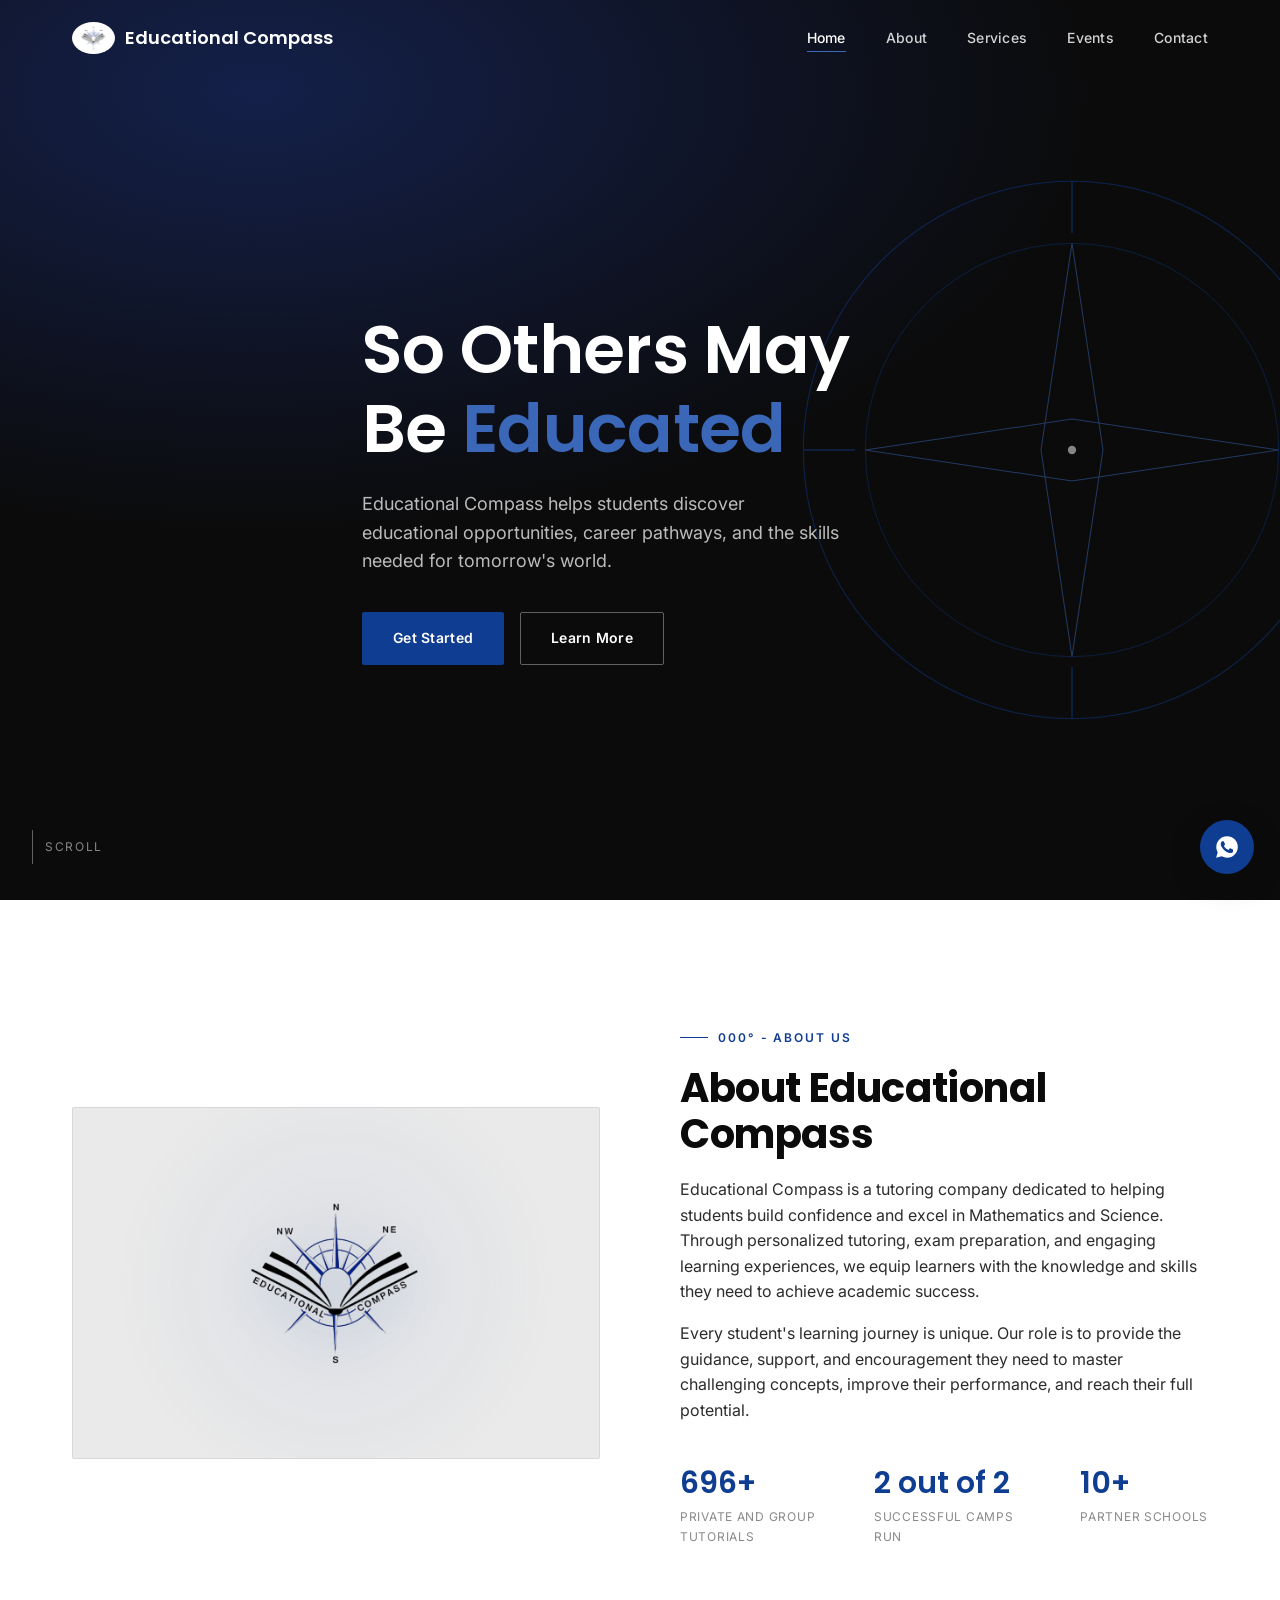
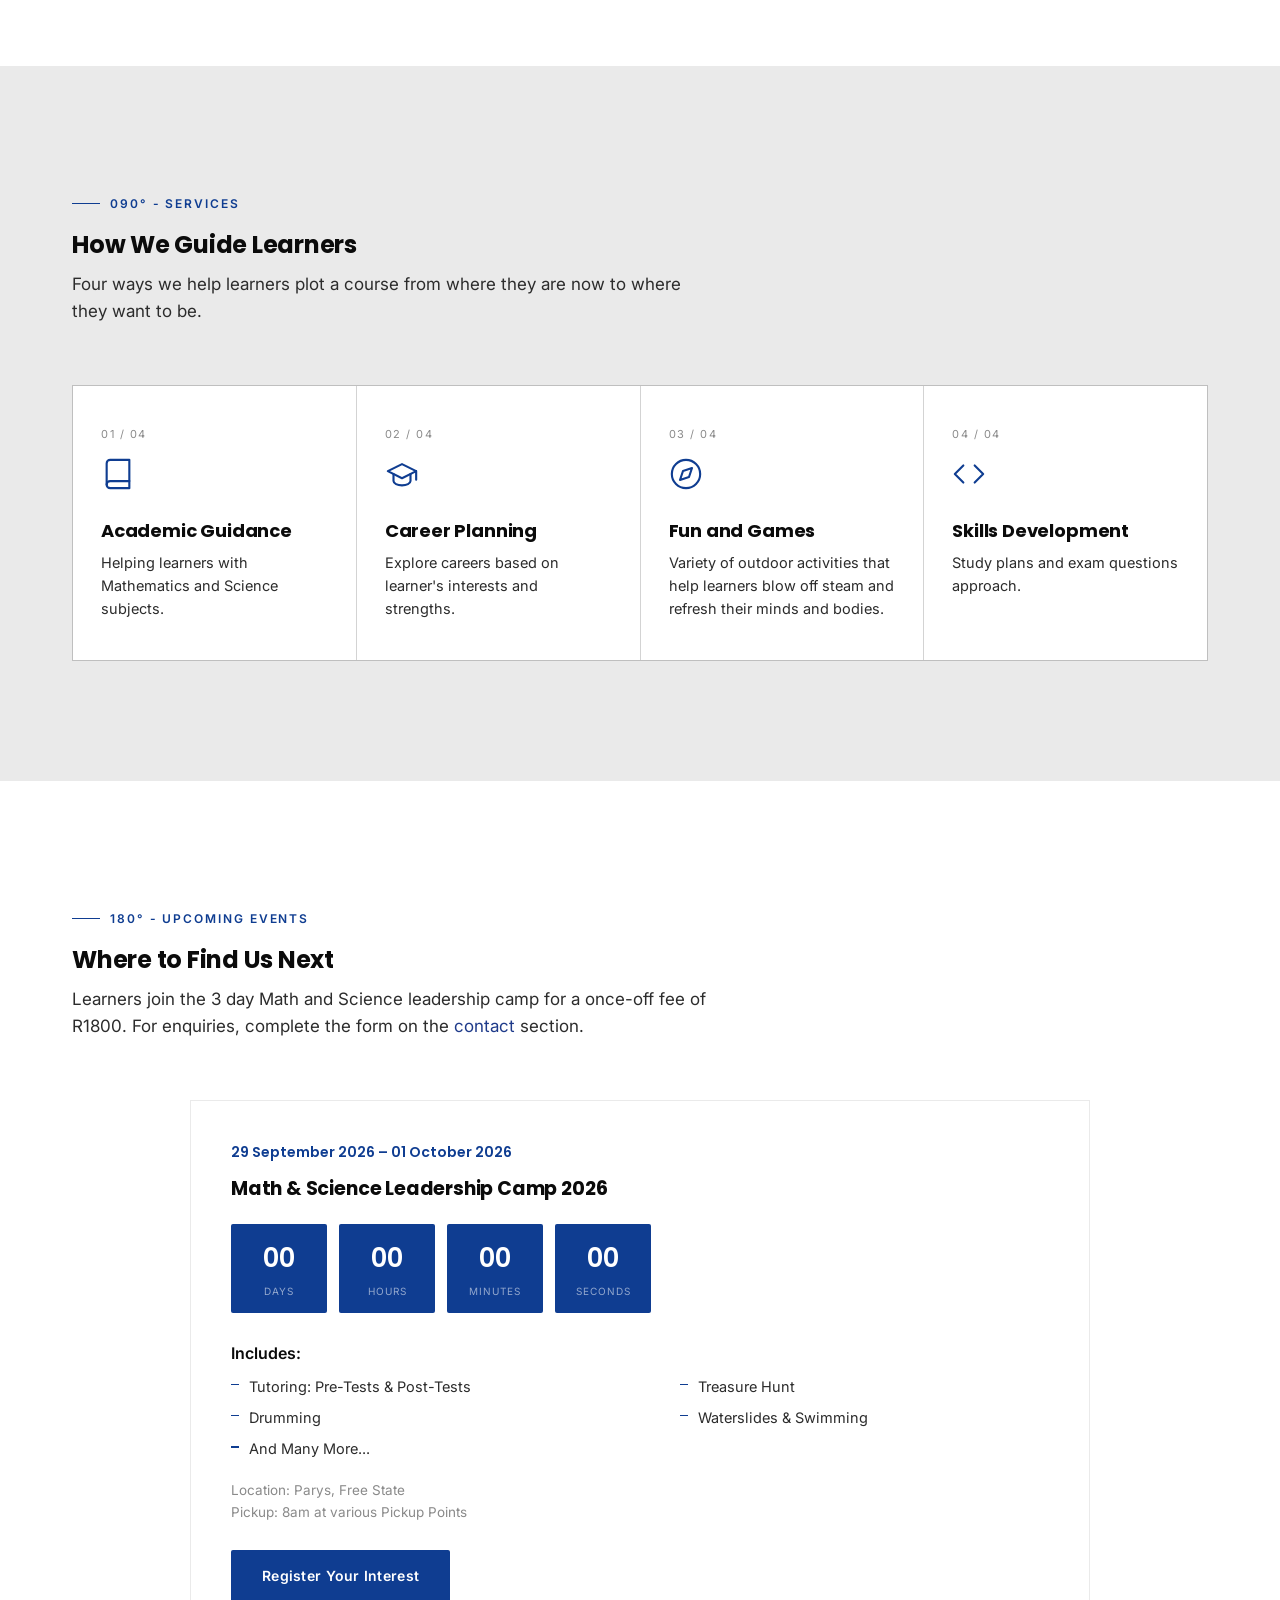
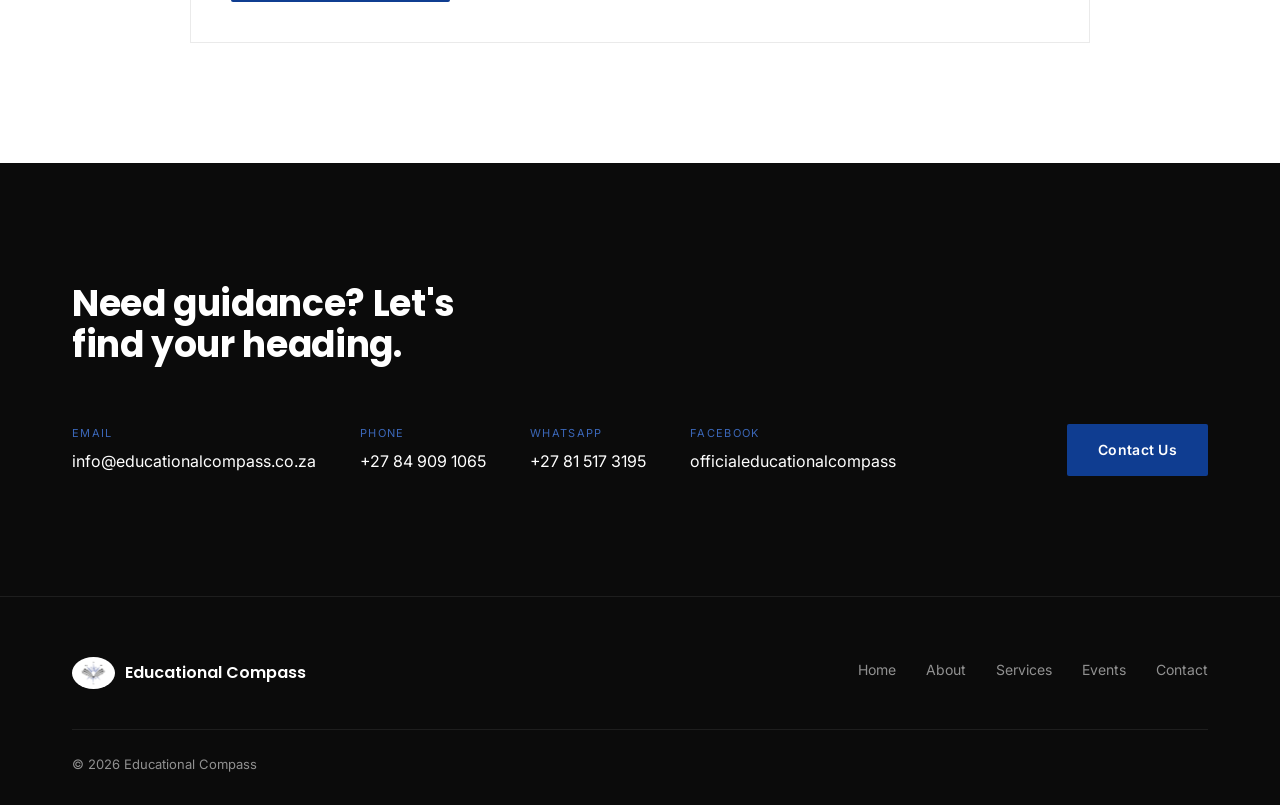
==== commit 61c60d30: "Fix broken links, add interactivity" ====
--- a/index.html
+++ b/index.html
@@ -5,6 +5,7 @@
 <meta name="viewport" content="width=device-width, initial-scale=1.0">
 <title>Educational Compass - So others may be educated</title>
 <meta name="description" content="Educational Compass helps students discover educational opportunities, career pathways, and the skills needed for tomorrow's world.">
+<link rel="icon" type="image/png" href="images/logo.png">
 <link rel="preconnect" href="https://fonts.googleapis.com">
 <link rel="preconnect" href="https://fonts.gstatic.com" crossorigin>
 <link href="https://fonts.googleapis.com/css2?family=Poppins:wght@500;600;700&family=Inter:wght@400;500;600&display=swap" rel="stylesheet">
@@ -16,7 +17,7 @@
 <header class="navbar">
   <div class="container nav-inner">
     <a href="index.html" class="logo">
-      <img src="images/logo.jpeg" alt="" class="logo-img">
+      <img src="images/logo.png" alt="Educational Compass logo" class="logo-img">
       Educational Compass
     </a>
     <nav>
@@ -28,7 +29,7 @@
         <li><a href="contact.html">Contact</a></li>
       </ul>
     </nav>
-    <button class="nav-toggle" aria-label="Toggle menu"><span></span><span></span><span></span></button>
+    <button class="nav-toggle" aria-label="Toggle menu" aria-expanded="false"><span></span><span></span><span></span></button>
   </div>
 </header>
 
@@ -54,13 +55,16 @@
       <a href="#about" class="btn btn-outline">Learn More</a>
     </div>
   </div>
+  <a href="#about" class="scroll-cue" aria-label="Scroll to About section">
+    <span class="line"></span> Scroll
+  </a>
 </section>
 
 <!-- ============ ABOUT ============ -->
 <section class="about" id="about">
   <div class="container about-grid">
     <div class="about-figure reveal">
-      <img src="images/logo.png" alt="" class="about-figure reveal">
+      <img src="images/logo.png" alt="Educational Compass logo — a compass rose rising from an open book" class="about-logo">
     </div>
     <div class="about-copy reveal">
       <div class="bearing">000° - About Us</div>
@@ -68,9 +72,9 @@
       <p>Educational Compass is a tutoring company dedicated to helping students build confidence and excel in Mathematics and Science. Through personalized tutoring, exam preparation, and engaging learning experiences, we equip learners with the knowledge and skills they need to achieve academic success.</p>
       <p>Every student's learning journey is unique. Our role is to provide the guidance, support, and encouragement they need to master challenging concepts, improve their performance, and reach their full potential.</p>
       <div class="about-stats">
-        <div><div class="stat-num">700+</div><div class="stat-label">Private and Group Tutorials</div></div>
+        <div><div class="stat-num"><span class="count" data-target="700">0</span>+</div><div class="stat-label">Private and Group Tutorials</div></div>
         <div><div class="stat-num">2 out of 2</div><div class="stat-label">Successful Camps Run</div></div>
-        <div><div class="stat-num">10+</div><div class="stat-label">Partner Schools</div></div>
+        <div><div class="stat-num"><span class="count" data-target="10">0</span>+</div><div class="stat-label">Partner Schools</div></div>
       </div>
     </div>
   </div>
@@ -129,28 +133,36 @@
     <div class="section-head reveal">
       <div class="bearing">180° - Upcoming Events</div>
       <h2>Where to Find Us Next</h2>
-      <p>Learners join the 3 day Math and Science leadership camp for a once-off fee of R1800. </b>
-      For enquiries, complete the form on the <link><a href="contact.html" style="color: #1E3A8A;">contact</a> section.
+      <p>Learners join the 3 day Math and Science leadership camp for a once-off fee of R1800.
+      For enquiries, complete the form on the <a href="contact.html" style="color: #1E3A8A;">contact</a> section.
       </p>
     </div>
     <div class="events-grid">
-      <div class="event-card reveal">
-        <div class="event-date">29 September 2026 - 01 October 2026</div>
-        <h3>Math & Science Leadership Camp 2026</h3>
-        <p2>Includes:<br>
-          -Tutoring: Pre-Tests & Post-Tests<br>
-          -Treasure Hunt<br>
-          -Drumming<br>
-          -Waterslides & Swimming<br>
-          -And Many More...
-        </p2>
-        <div class="event-loc"> Location: Parys, Free State<br>
+      <div class="event-card event-card-featured reveal">
+        <div class="event-date">29 September 2026 – 01 October 2026</div>
+        <h3>Math &amp; Science Leadership Camp 2026</h3>
+
+        <div class="countdown" data-target-date="2026-09-29T08:00:00+02:00" aria-live="polite">
+          <div class="countdown-box"><span class="countdown-num" data-unit="days">00</span><span class="countdown-label">Days</span></div>
+          <div class="countdown-box"><span class="countdown-num" data-unit="hours">00</span><span class="countdown-label">Hours</span></div>
+          <div class="countdown-box"><span class="countdown-num" data-unit="minutes">00</span><span class="countdown-label">Minutes</span></div>
+          <div class="countdown-box"><span class="countdown-num" data-unit="seconds">00</span><span class="countdown-label">Seconds</span></div>
+        </div>
+
+        <p class="event-includes-label">Includes:</p>
+        <ul class="event-includes">
+          <li>Tutoring: Pre-Tests &amp; Post-Tests</li>
+          <li>Treasure Hunt</li>
+          <li>Drumming</li>
+          <li>Waterslides &amp; Swimming</li>
+          <li>And Many More...</li>
+        </ul>
+        <div class="event-loc">
+          Location: Parys, Free State<br>
           Pickup: 8am at various Pickup Points
         </div>
-      </div>
-    </div>
-    <div class="events-footer reveal">
-      <a href="#events" class="btn btn-outline-dark">View All Events</a>
+        <a href="contact.html" class="btn btn-primary event-cta">Register Your Interest</a>
+      </div>
     </div>
   </div>
 </section>
@@ -162,23 +174,20 @@
     <div class="cp-details">
       <div class="cp-item">
         <div class="label">Email</div>
-        <a href="mail to">info@educationalcompass.co.za</a>
+        <a href="mailto:info@educationalcompass.co.za">info@educationalcompass.co.za</a>
       </div>
       <div class="cp-item">
         <div class="label">Phone</div>
-        <a href="Call">+27 84 909 1065</a>
+        <a href="tel:+27849091065">+27 84 909 1065</a>
       </div>
       <div class="cp-item">
         <div class="label">WhatsApp</div>
-        <a href="Message">+27 81 517 3195</a>
+        <a href="https://wa.me/27815173195" target="_blank" rel="noopener noreferrer">+27 81 517 3195</a>
       </div>
       <div class="cp-item">
         <div class="label">Facebook</div>
-        <a href="https://www.facebook.com/officialeducationalcompass" target="_blank" rel="noopener noreferrer">
-        officialeducationalcompass
-      </a>
-      </div>
-      
+        <a href="https://www.facebook.com/officialeducationalcompass" target="_blank" rel="noopener noreferrer">officialeducationalcompass</a>
+      </div>
     </div>
     <a href="contact.html" class="btn btn-primary">Contact Us</a>
   </div>
@@ -189,7 +198,7 @@
   <div class="container">
     <div class="footer-top">
       <div class="footer-brand">
-        <img src="images/logo.jpeg" alt="" class="logo-img">
+        <img src="images/logo.png" alt="Educational Compass logo" class="logo-img">
         Educational Compass
       </div>
       <ul class="footer-links">
@@ -201,10 +210,18 @@
       </ul>
     </div>
     <div class="footer-bottom">
-      <div>© 2017 Educational Compass</div>
+      <div>© <span id="year"></span> Educational Compass</div>
     </div>
   </div>
 </footer>
+
+<!-- ============ FLOATING ACTIONS ============ -->
+<a class="whatsapp-fab" href="https://wa.me/27815173195?text=Hi%20Educational%20Compass%2C%20I%27d%20like%20some%20more%20information." target="_blank" rel="noopener noreferrer" aria-label="Chat with us on WhatsApp">
+  <svg viewBox="0 0 24 24" fill="currentColor" stroke="none"><path d="M12.04 2C6.58 2 2.13 6.45 2.13 11.91c0 1.75.46 3.46 1.32 4.96L2 22l5.25-1.38a9.9 9.9 0 0 0 4.79 1.22h.01c5.46 0 9.91-4.45 9.91-9.91 0-2.65-1.03-5.14-2.9-7.01A9.87 9.87 0 0 0 12.04 2zm5.78 14.09c-.24.68-1.19 1.24-1.95 1.4-.52.11-1.2.2-3.48-.75-2.92-1.21-4.8-4.18-4.95-4.37-.14-.2-1.18-1.57-1.18-3 0-1.42.75-2.12 1.01-2.41.26-.29.57-.36.76-.36.19 0 .38 0 .55.01.18.01.41-.07.64.49.24.58.81 2 .88 2.15.07.14.12.32.02.51-.09.19-.14.31-.28.48-.14.16-.29.36-.42.48-.14.13-.28.28-.12.55.16.28.71 1.17 1.53 1.9 1.05.94 1.94 1.23 2.21 1.37.28.14.44.12.6-.07.16-.19.69-.8.87-1.08.19-.28.37-.23.62-.14.26.09 1.63.77 1.91.91.28.14.46.21.53.33.07.12.07.7-.17 1.38z"/></svg>
+</a>
+<button class="back-to-top" aria-label="Back to top" type="button">
+  <svg viewBox="0 0 24 24" fill="none" stroke="currentColor" stroke-width="2" stroke-linecap="round" stroke-linejoin="round"><line x1="12" y1="19" x2="12" y2="5"/><polyline points="5 12 12 5 19 12"/></svg>
+</button>
 
 <script src="js/script.js"></script>
 </body>
--- a/css/style.css
+++ b/css/style.css
@@ -314,6 +314,11 @@
   border-radius: 2px;
   position: relative;
   overflow: hidden;
+  display: flex;
+  align-items: center;
+  justify-content: center;
+  background: radial-gradient(circle at 50% 50%, rgba(15,61,145,0.07) 0%, rgba(15,61,145,0) 70%), var(--light-gray);
+  border: 1px solid rgba(11,11,11,0.08);
 }
 .about-figure svg{
   position: absolute;
@@ -323,6 +328,16 @@
   height: 62%;
   opacity: 0.9;
 }
+.about-logo{
+  width: 58%;
+  max-width: 260px;
+  filter: drop-shadow(0 12px 24px rgba(15,61,145,0.16));
+}
+.contact-figure{
+  aspect-ratio: 16/9;
+  margin-top: 4px;
+}
+.contact-figure .about-logo{ width: 42%; max-width: 180px; }
 .about-copy h2{ font-size: clamp(30px, 3.4vw, 40px); }
 .about-stats{
   display: grid;
@@ -387,8 +402,10 @@
 .events{ background: var(--white); }
 .events-grid{
   display: grid;
-  grid-template-columns: repeat(3, 1fr);
+  grid-template-columns: repeat(auto-fit, minmax(320px, 1fr));
   gap: 28px;
+  max-width: 900px;
+  margin: 0 auto;
 }
 .event-card{
   border: 1px solid var(--light-gray);
@@ -416,6 +433,71 @@
   gap: 6px;
 }
 .events-footer{ text-align: center; margin-top: 52px; }
+
+/* Featured event card */
+.event-card-featured{ padding: 40px; }
+
+.countdown{
+  display: grid;
+  grid-template-columns: repeat(4, 1fr);
+  gap: 12px;
+  margin: 24px 0 28px;
+  max-width: 420px;
+}
+.countdown-box{
+  background: var(--black);
+  color: var(--white);
+  text-align: center;
+  padding: 14px 6px;
+  border-radius: 2px;
+}
+.countdown-num{
+  display: block;
+  font-family: var(--font-display);
+  font-weight: 600;
+  font-size: 26px;
+  color: var(--white);
+  font-variant-numeric: tabular-nums;
+}
+.countdown-label{
+  display: block;
+  font-size: 10px;
+  letter-spacing: 0.1em;
+  text-transform: uppercase;
+  color: rgba(255,255,255,0.55);
+  margin-top: 4px;
+}
+.countdown.is-past .countdown-box{ background: var(--navy); }
+
+.event-includes-label{
+  font-weight: 600;
+  color: var(--black);
+  margin-bottom: 8px;
+}
+.event-includes{
+  list-style: none;
+  margin: 0 0 20px;
+  padding: 0;
+  display: grid;
+  grid-template-columns: repeat(2, auto);
+  gap: 8px 28px;
+}
+.event-includes li{
+  position: relative;
+  padding-left: 18px;
+  font-size: 14.5px;
+  color: var(--dark-gray);
+}
+.event-includes li::before{
+  content: '';
+  position: absolute;
+  left: 0;
+  top: 9px;
+  width: 8px;
+  height: 1.5px;
+  background: var(--navy);
+}
+.event-cta{ margin-top: 26px; }
 
 /* Contact preview (home) */
 .contact-preview{
@@ -655,6 +737,57 @@
   height: 32px;      /* adjust to taste */
   width: auto;
   object-fit: contain;
-  /* if your logo is a dark/black PNG and needs to read on a black bg: */
-  /* filter: brightness(0) invert(1); */
-}
+  background: var(--white);
+  border-radius: 50%;
+  padding: 3px;
+}
+
+/* ===========================================================
+   Floating actions — WhatsApp + back to top
+   =========================================================== */
+.whatsapp-fab,
+.back-to-top{
+  position: fixed;
+  right: 26px;
+  width: 54px;
+  height: 54px;
+  border-radius: 50%;
+  display: flex;
+  align-items: center;
+  justify-content: center;
+  z-index: 900;
+  box-shadow: 0 10px 30px rgba(11,11,11,0.28);
+  transition: transform 0.25s var(--ease), opacity 0.25s var(--ease), box-shadow 0.25s var(--ease);
+}
+.whatsapp-fab{
+  bottom: 26px;
+  background: var(--navy);
+  color: var(--white);
+}
+.whatsapp-fab svg{ width: 26px; height: 26px; }
+.whatsapp-fab:hover{ background: var(--navy-light); transform: translateY(-3px); }
+
+.back-to-top{
+  bottom: 92px;
+  background: var(--white);
+  color: var(--navy);
+  border: 1px solid var(--light-gray);
+  opacity: 0;
+  pointer-events: none;
+  transform: translateY(12px);
+}
+.back-to-top svg{ width: 20px; height: 20px; }
+.back-to-top.show{
+  opacity: 1;
+  pointer-events: auto;
+  transform: translateY(0);
+}
+.back-to-top:hover{ border-color: var(--navy); transform: translateY(-3px); }
+
+@media (max-width: 720px){
+  .whatsapp-fab, .back-to-top{ width: 48px; height: 48px; right: 18px; }
+  .whatsapp-fab{ bottom: 18px; }
+  .back-to-top{ bottom: 78px; }
+  .countdown{ max-width: none; }
+  .event-includes{ grid-template-columns: 1fr; }
+}
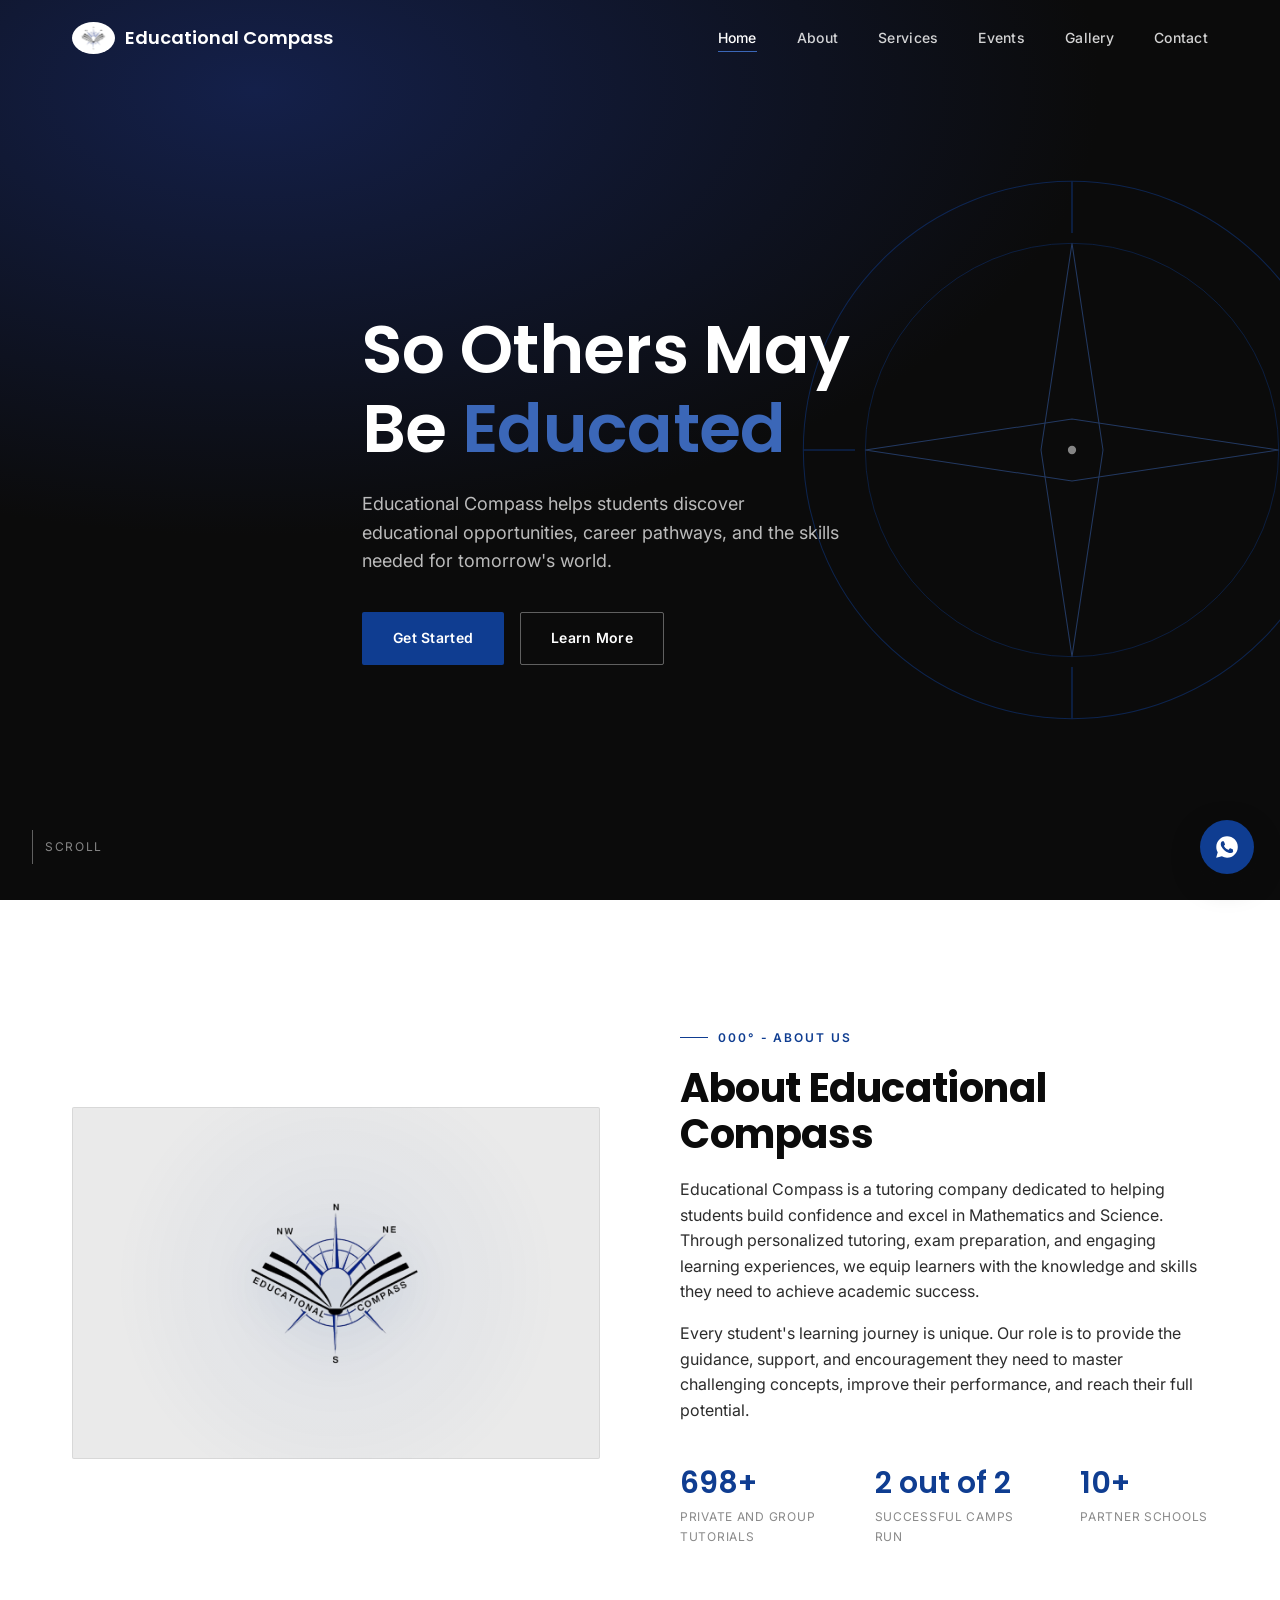
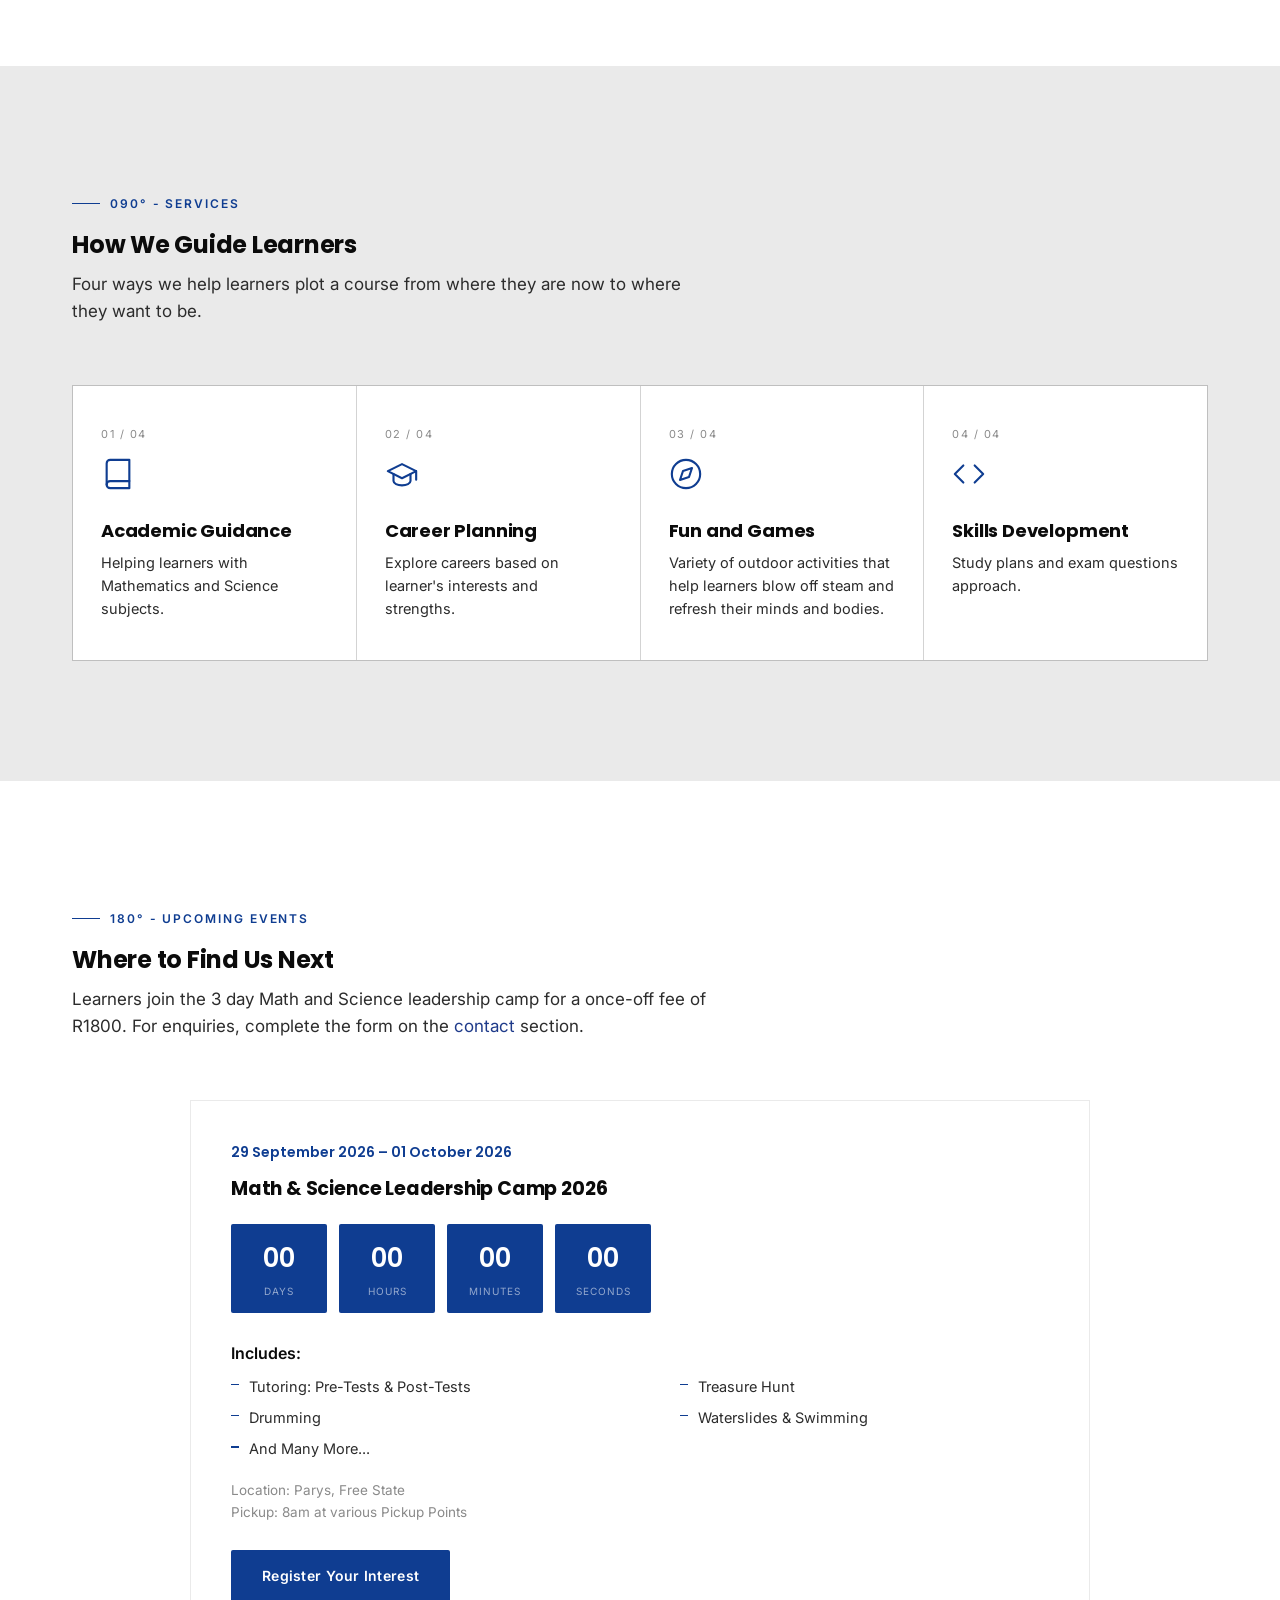
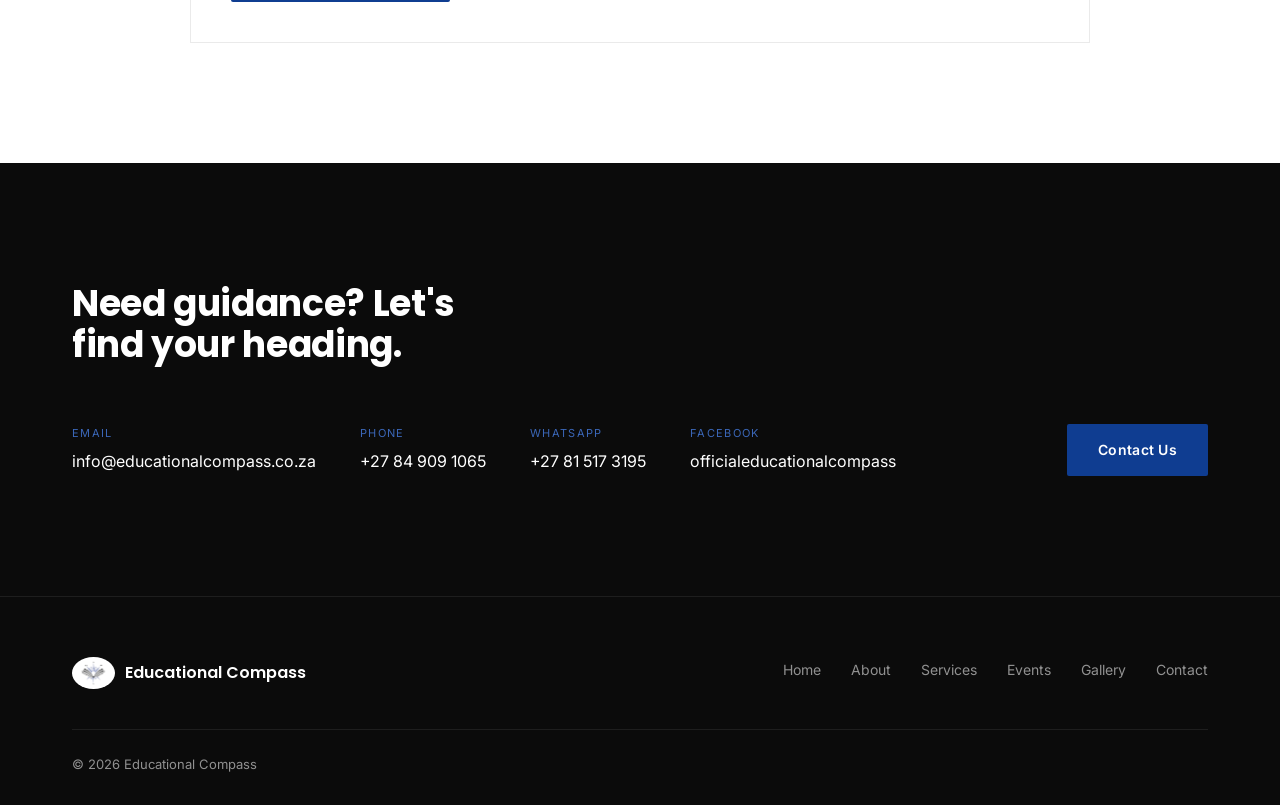
==== commit 1ebb73a9: "Add gallery page with camp photos" ====
--- a/index.html
+++ b/index.html
@@ -26,6 +26,7 @@
         <li><a href="#about">About</a></li>
         <li><a href="#services">Services</a></li>
         <li><a href="#events">Events</a></li>
+        <li><a href="gallery.html">Gallery</a></li>
         <li><a href="contact.html">Contact</a></li>
       </ul>
     </nav>
@@ -206,6 +207,7 @@
         <li><a href="#about">About</a></li>
         <li><a href="#services">Services</a></li>
         <li><a href="#events">Events</a></li>
+        <li><a href="gallery.html">Gallery</a></li>
         <li><a href="contact.html">Contact</a></li>
       </ul>
     </div>
--- a/css/style.css
+++ b/css/style.css
@@ -791,3 +791,149 @@
   .countdown{ max-width: none; }
   .event-includes{ grid-template-columns: 1fr; }
 }
+
+/* ===========================================================
+   Gallery Page
+   =========================================================== */
+.gallery-section{ background: var(--white); padding: 100px 0; }
+
+.gallery-tabs{
+  display: flex;
+  gap: 10px;
+  justify-content: center;
+  margin-bottom: 64px;
+}
+.gallery-tab{
+  background: none;
+  border: 1px solid var(--light-gray);
+  color: var(--dark-gray);
+  padding: 12px 28px;
+  font-size: 13px;
+  font-weight: 600;
+  letter-spacing: 0.08em;
+  text-transform: uppercase;
+  border-radius: 2px;
+  transition: background 0.25s var(--ease), color 0.25s var(--ease), border-color 0.25s var(--ease);
+}
+.gallery-tab:hover{ border-color: var(--navy); color: var(--navy); }
+.gallery-tab.active{
+  background: var(--navy);
+  border-color: var(--navy);
+  color: var(--white);
+}
+
+.gallery-panel{ display: none; }
+.gallery-panel.active{ display: block; }
+
+.gallery-grid{
+  display: grid;
+  grid-template-columns: repeat(auto-fill, minmax(230px, 1fr));
+  gap: 16px;
+}
+.gallery-item{
+  display: block;
+  position: relative;
+  aspect-ratio: 4/3;
+  overflow: hidden;
+  border: 1px solid var(--light-gray);
+  background: var(--light-gray);
+}
+.gallery-item img{
+  width: 100%;
+  height: 100%;
+  object-fit: cover;
+  transition: transform 0.45s var(--ease);
+}
+.gallery-item:hover img{ transform: scale(1.08); }
+.gallery-item::after{
+  content: '';
+  position: absolute;
+  inset: 0;
+  background: linear-gradient(180deg, rgba(11,11,11,0) 60%, rgba(11,11,11,0.35) 100%);
+  opacity: 0;
+  transition: opacity 0.3s var(--ease);
+}
+.gallery-item:hover::after{ opacity: 1; }
+
+/* Coming soon placeholder */
+.coming-soon{
+  max-width: 480px;
+  margin: 0 auto;
+  text-align: center;
+  padding: 70px 30px;
+  border: 1px dashed rgba(11,11,11,0.18);
+}
+.coming-soon-icon{
+  color: var(--navy);
+  margin: 0 auto 20px;
+  width: 54px;
+  height: 54px;
+}
+.coming-soon-icon svg{ width: 100%; height: 100%; }
+.coming-soon h3{ font-size: 20px; margin-bottom: 10px; }
+.coming-soon p{ margin-bottom: 0; }
+
+/* Lightbox */
+.lightbox{
+  position: fixed;
+  inset: 0;
+  background: rgba(11,11,11,0.94);
+  display: flex;
+  align-items: center;
+  justify-content: center;
+  z-index: 2000;
+  opacity: 0;
+  pointer-events: none;
+  transition: opacity 0.3s var(--ease);
+}
+.lightbox.open{ opacity: 1; pointer-events: auto; }
+.lightbox-img{
+  max-width: 88vw;
+  max-height: 84vh;
+  width: auto;
+  height: auto;
+  box-shadow: 0 30px 70px rgba(0,0,0,0.5);
+}
+.lightbox-close,
+.lightbox-prev,
+.lightbox-next{
+  position: absolute;
+  background: rgba(255,255,255,0.08);
+  border: 1px solid rgba(255,255,255,0.18);
+  color: var(--white);
+  border-radius: 50%;
+  width: 46px;
+  height: 46px;
+  display: flex;
+  align-items: center;
+  justify-content: center;
+  transition: background 0.25s var(--ease), border-color 0.25s var(--ease);
+}
+.lightbox-close svg,
+.lightbox-prev svg,
+.lightbox-next svg{ width: 20px; height: 20px; }
+.lightbox-close:hover,
+.lightbox-prev:hover,
+.lightbox-next:hover{ background: rgba(255,255,255,0.18); border-color: rgba(255,255,255,0.4); }
+.lightbox-close{ top: 24px; right: 24px; }
+.lightbox-prev{ left: 24px; top: 50%; transform: translateY(-50%); }
+.lightbox-next{ right: 24px; top: 50%; transform: translateY(-50%); }
+.lightbox-counter{
+  position: absolute;
+  bottom: 26px;
+  left: 0; right: 0;
+  text-align: center;
+  color: rgba(255,255,255,0.65);
+  font-size: 13px;
+  letter-spacing: 0.06em;
+}
+
+@media (max-width: 720px){
+  .gallery-grid{ grid-template-columns: repeat(auto-fill, minmax(140px, 1fr)); gap: 10px; }
+  .gallery-tabs{ gap: 8px; }
+  .gallery-tab{ padding: 10px 18px; font-size: 12px; }
+  .lightbox-prev, .lightbox-next{ width: 40px; height: 40px; }
+  .lightbox-prev{ left: 10px; }
+  .lightbox-next{ right: 10px; }
+  .lightbox-close{ top: 14px; right: 14px; }
+}
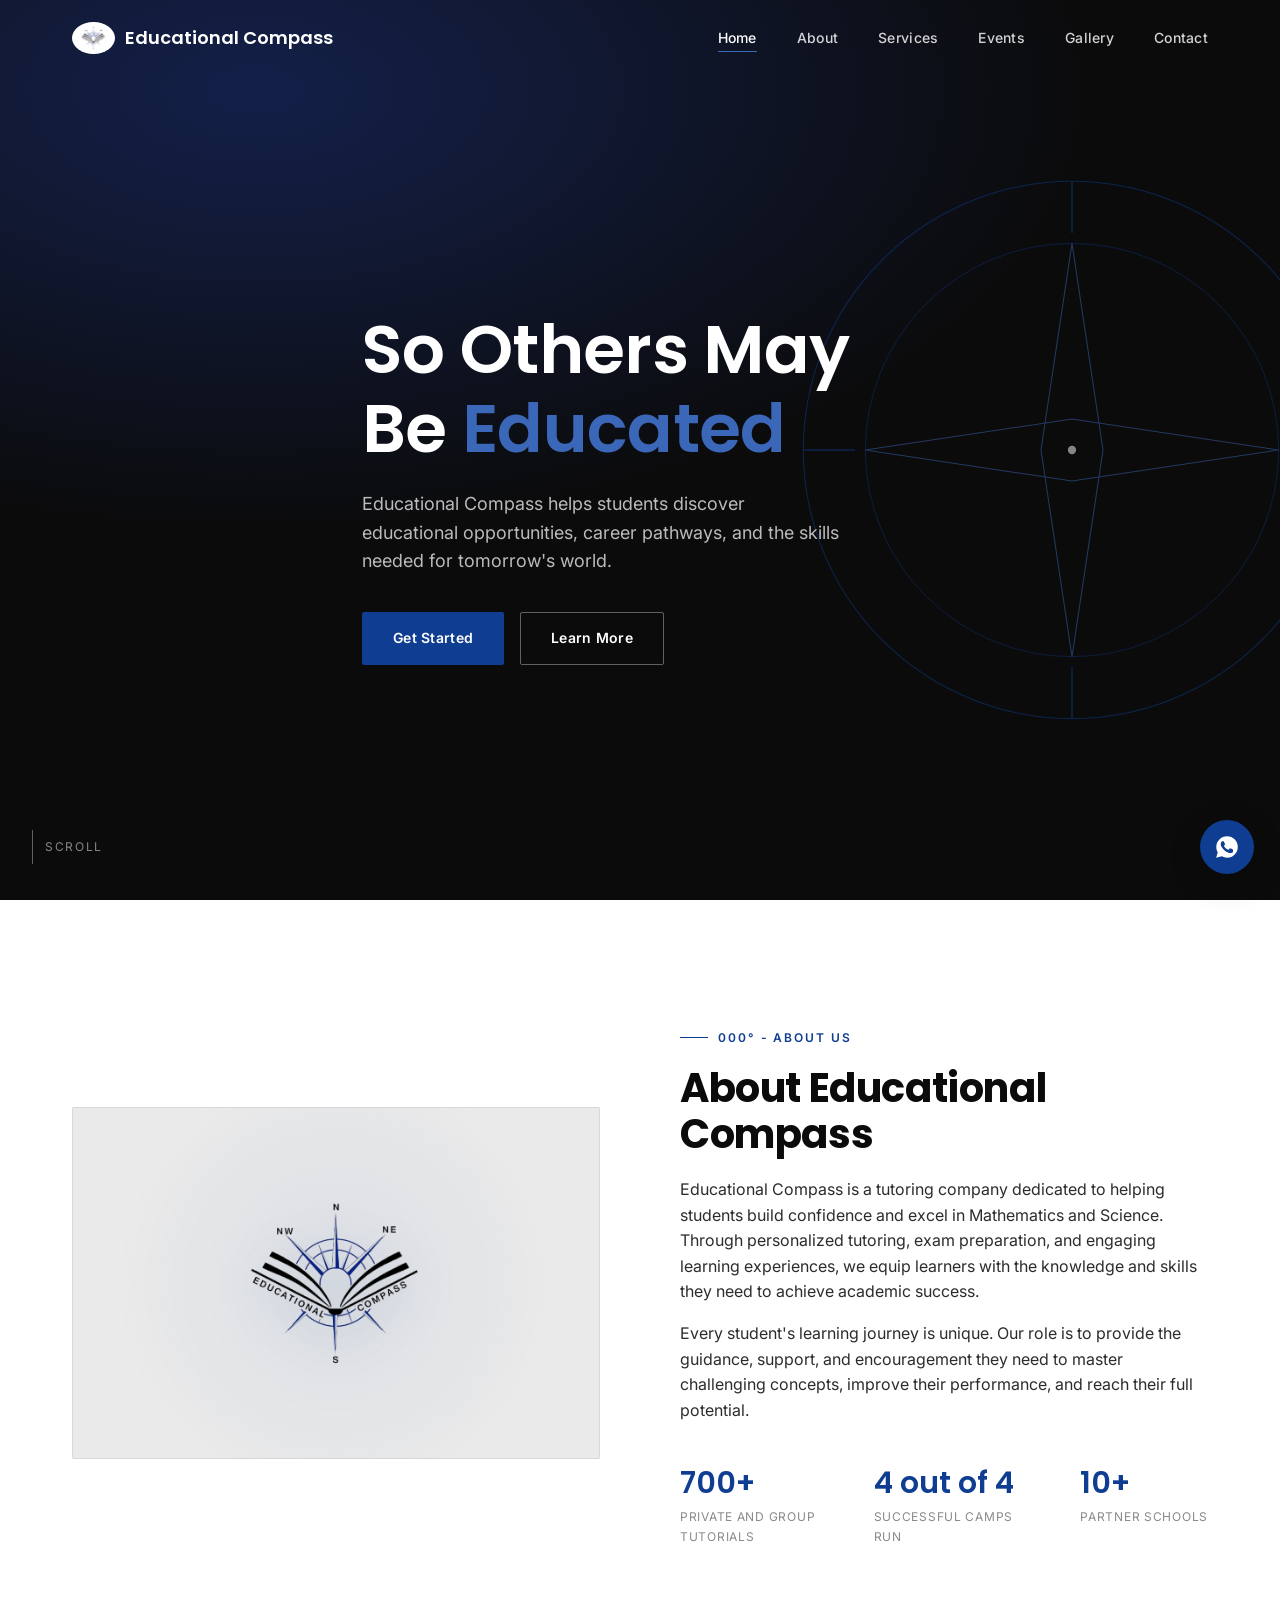
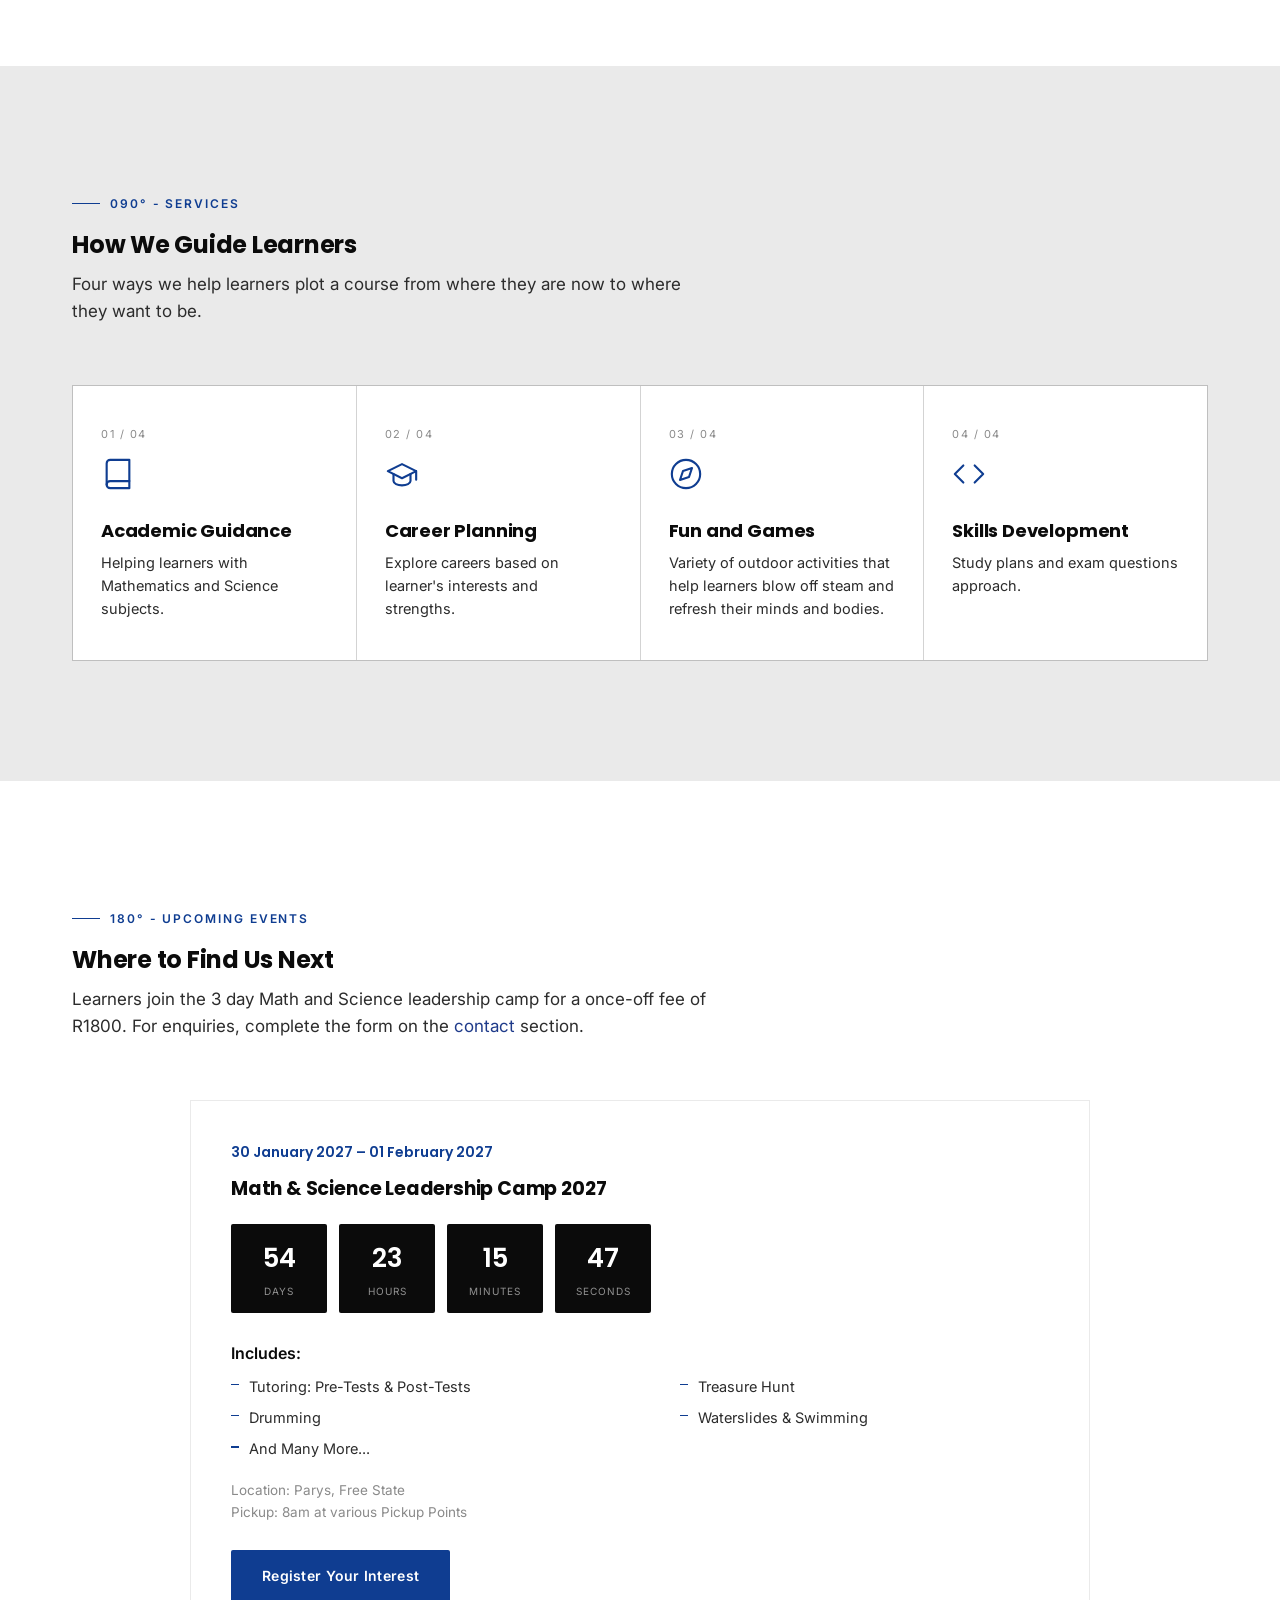
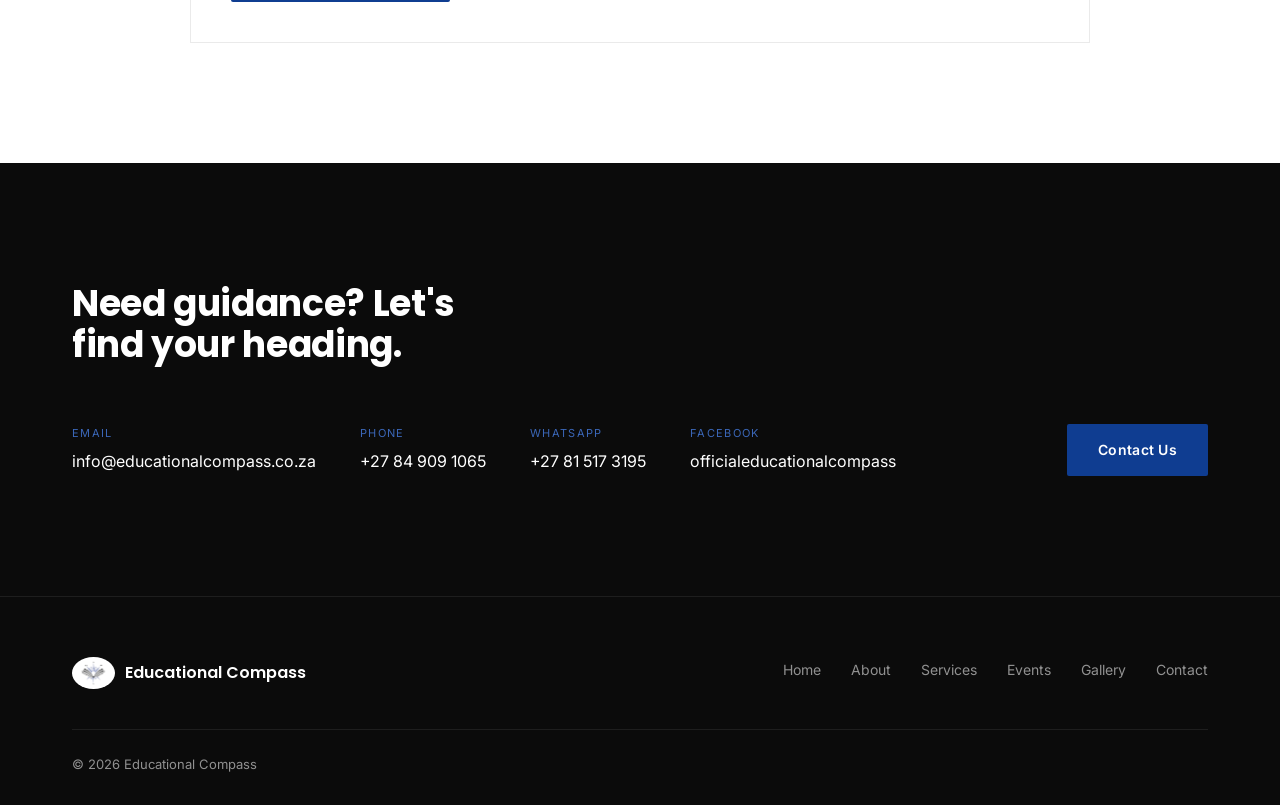
==== commit 2adeaac9: "Fix broken links, add interactivity" ====
--- a/index.html
+++ b/index.html
@@ -74,7 +74,7 @@
       <p>Every student's learning journey is unique. Our role is to provide the guidance, support, and encouragement they need to master challenging concepts, improve their performance, and reach their full potential.</p>
       <div class="about-stats">
         <div><div class="stat-num"><span class="count" data-target="700">0</span>+</div><div class="stat-label">Private and Group Tutorials</div></div>
-        <div><div class="stat-num">2 out of 2</div><div class="stat-label">Successful Camps Run</div></div>
+        <div><div class="stat-num">4 out of 4</div><div class="stat-label">Successful Camps Run</div></div>
         <div><div class="stat-num"><span class="count" data-target="10">0</span>+</div><div class="stat-label">Partner Schools</div></div>
       </div>
     </div>
@@ -140,10 +140,10 @@
     </div>
     <div class="events-grid">
       <div class="event-card event-card-featured reveal">
-        <div class="event-date">29 September 2026 – 01 October 2026</div>
-        <h3>Math &amp; Science Leadership Camp 2026</h3>
-
-        <div class="countdown" data-target-date="2026-09-29T08:00:00+02:00" aria-live="polite">
+        <div class="event-date">30 January 2027 – 01 February 2027</div>
+        <h3>Math &amp; Science Leadership Camp 2027</h3>
+
+        <div class="countdown" data-target-date="2027-01-30T08:00:00+02:00" aria-live="polite">
           <div class="countdown-box"><span class="countdown-num" data-unit="days">00</span><span class="countdown-label">Days</span></div>
           <div class="countdown-box"><span class="countdown-num" data-unit="hours">00</span><span class="countdown-label">Hours</span></div>
           <div class="countdown-box"><span class="countdown-num" data-unit="minutes">00</span><span class="countdown-label">Minutes</span></div>
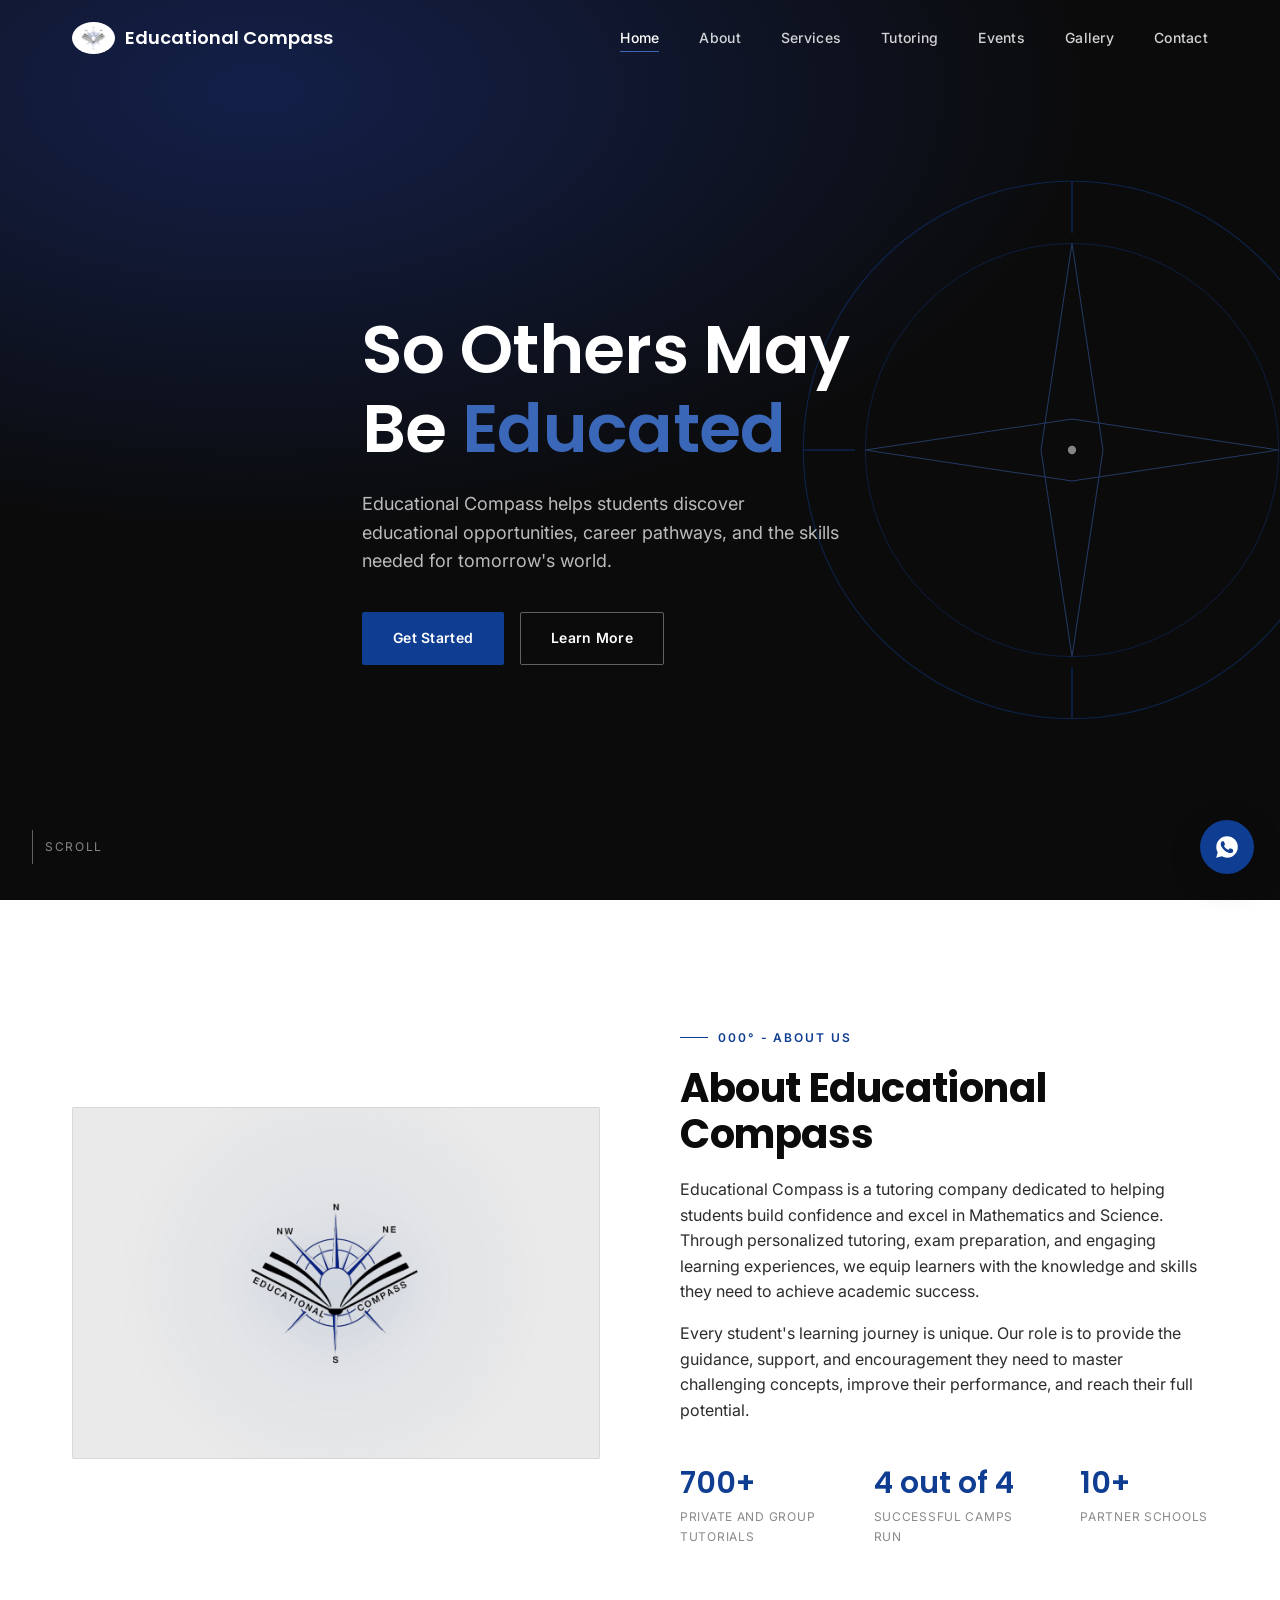
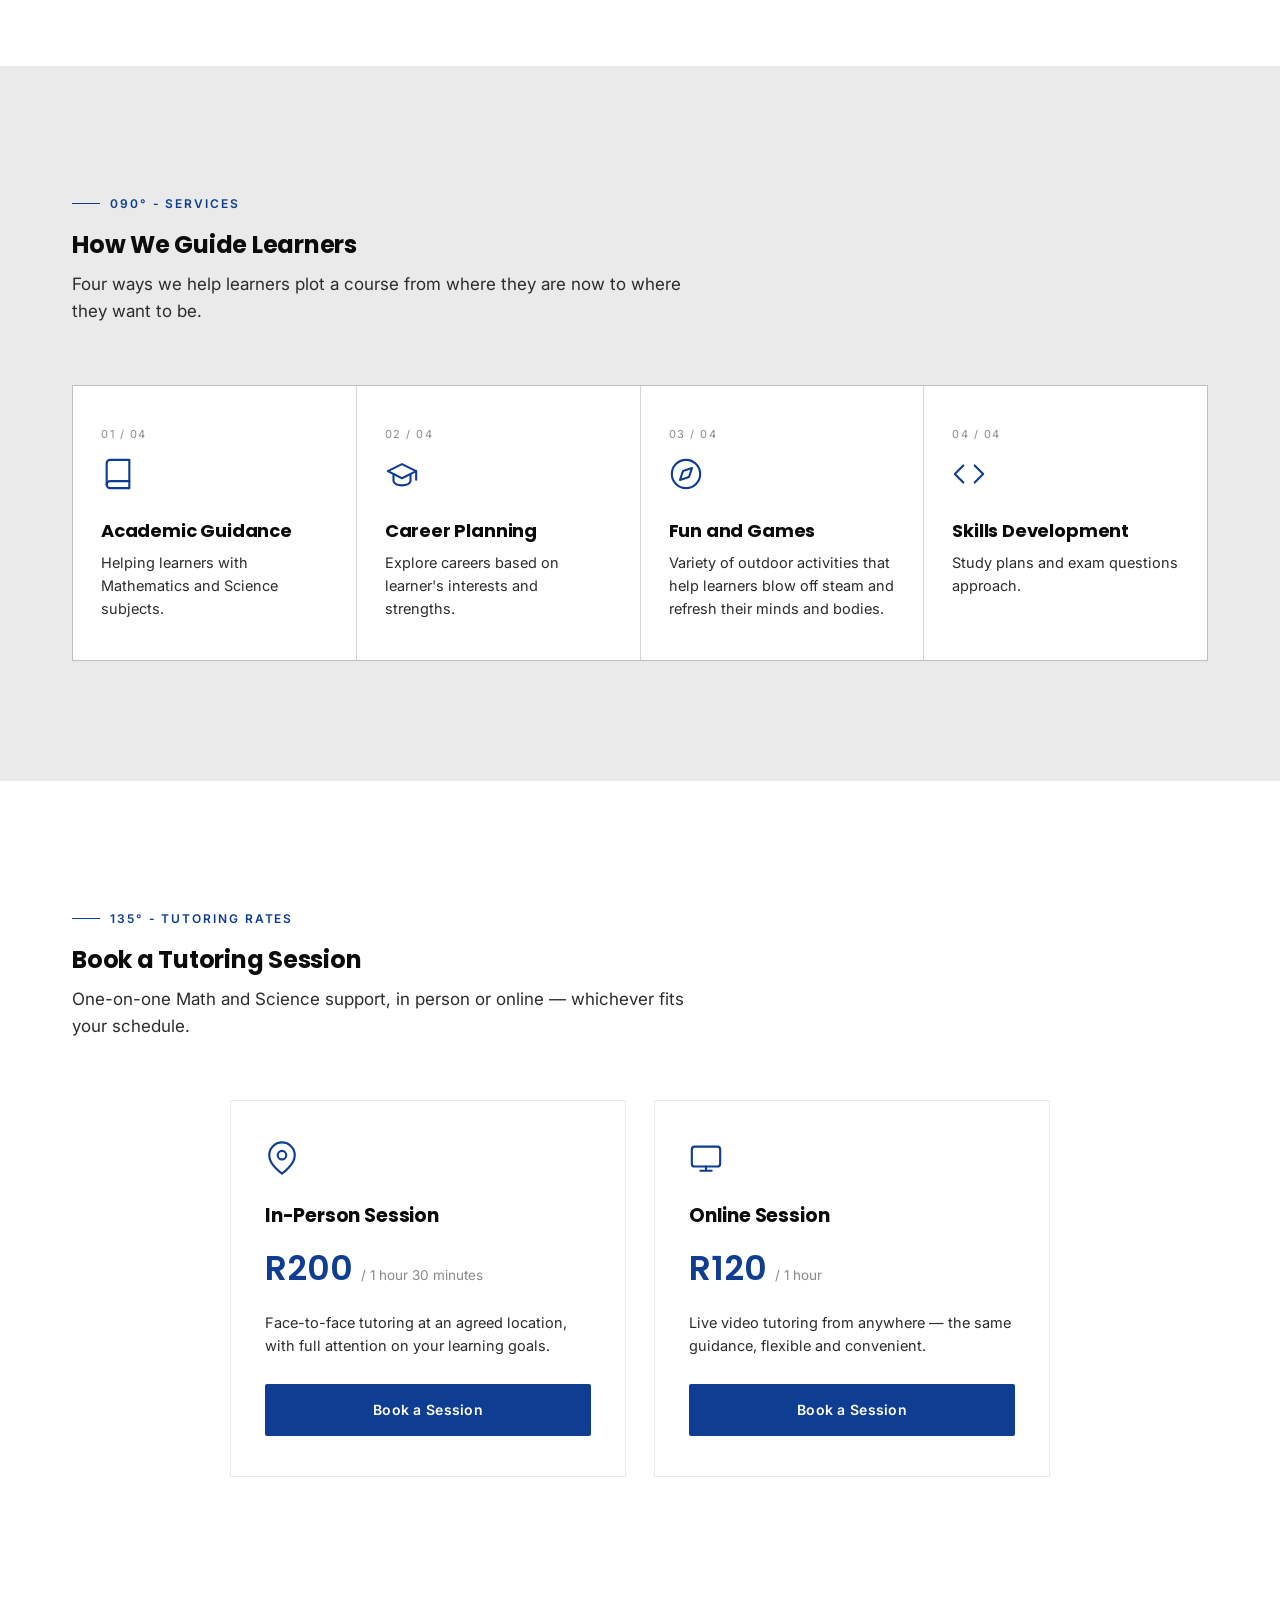
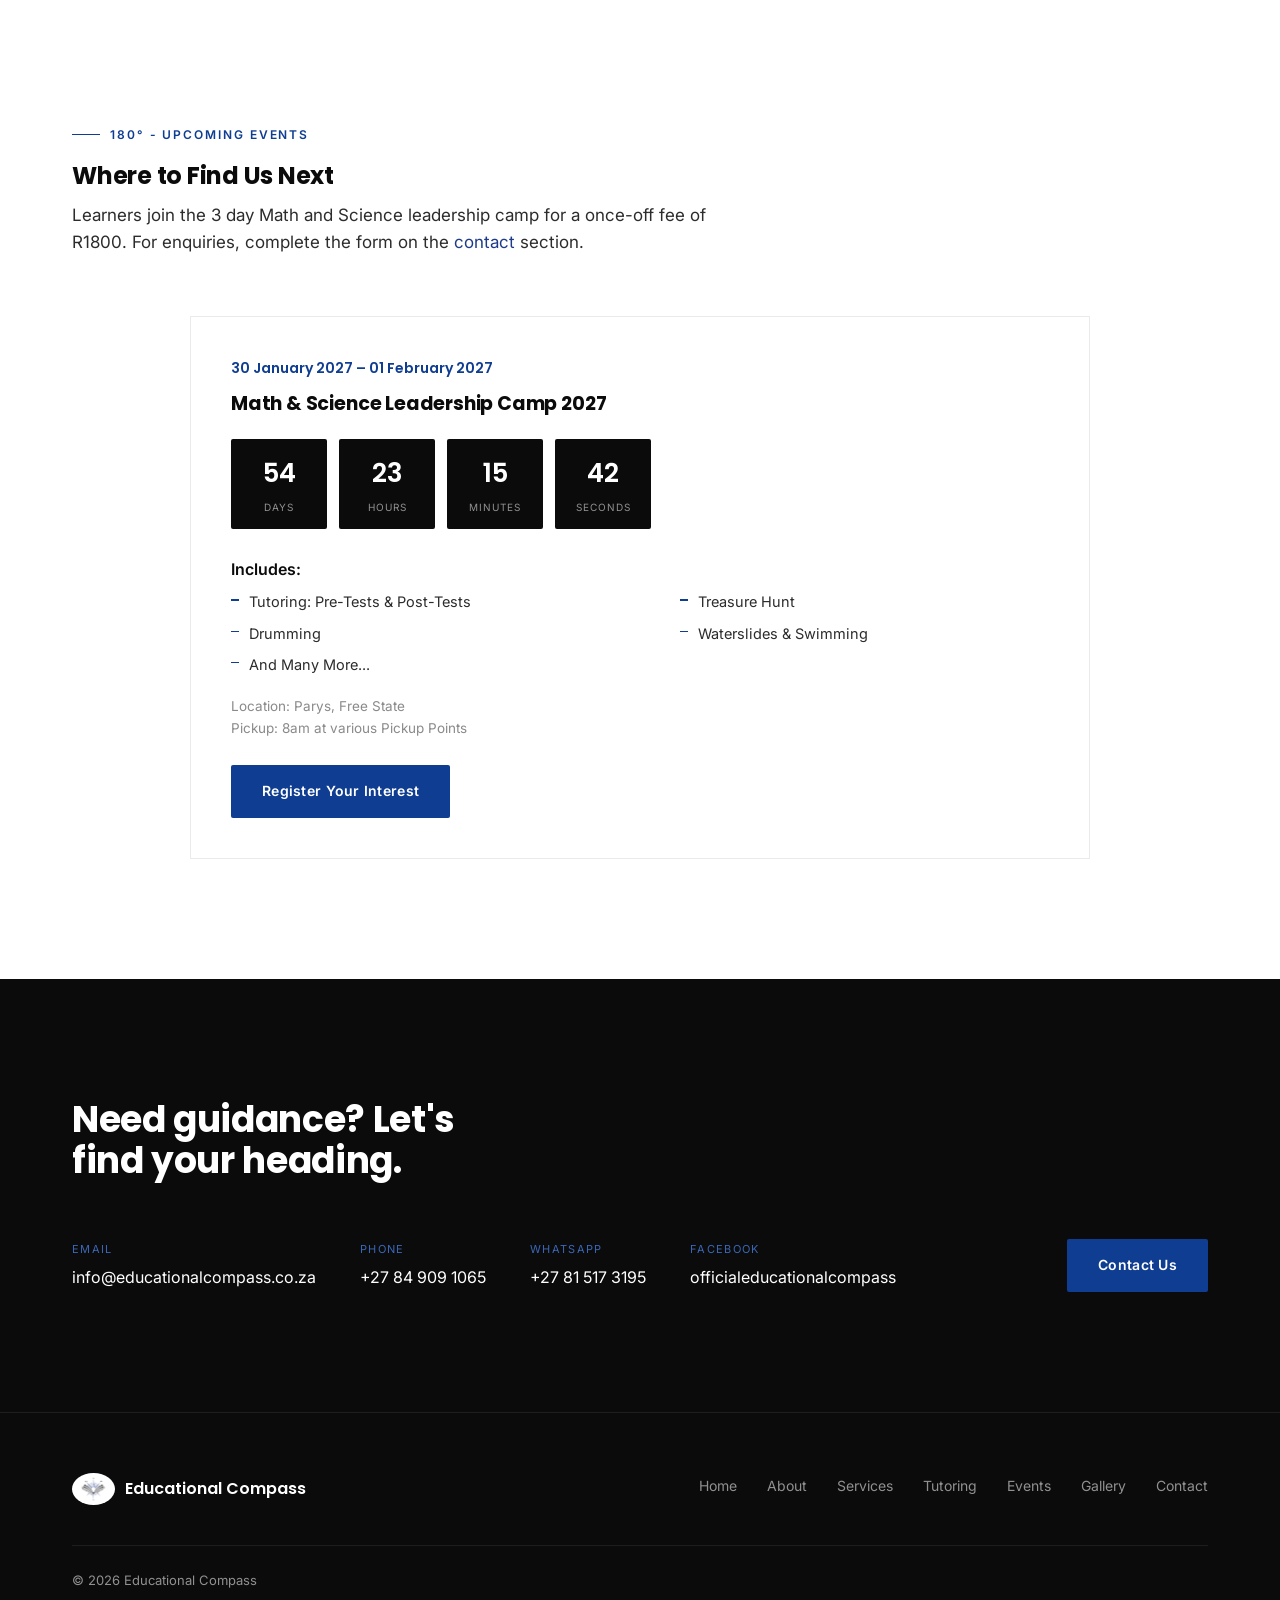
==== commit 2808adb1: "Add tutoring pricing section to homepage" ====
--- a/index.html
+++ b/index.html
@@ -25,6 +25,7 @@
         <li><a href="#home" class="active">Home</a></li>
         <li><a href="#about">About</a></li>
         <li><a href="#services">Services</a></li>
+        <li><a href="#tutoring">Tutoring</a></li>
         <li><a href="#events">Events</a></li>
         <li><a href="gallery.html">Gallery</a></li>
         <li><a href="contact.html">Contact</a></li>
@@ -128,6 +129,37 @@
   </div>
 </section>
 
+<!-- ============ TUTORING ============ -->
+<section class="tutoring" id="tutoring">
+  <div class="container">
+    <div class="section-head reveal">
+      <div class="bearing">135° - Tutoring Rates</div>
+      <h2>Book a Tutoring Session</h2>
+      <p>One-on-one Math and Science support, in person or online — whichever fits your schedule.</p>
+    </div>
+    <div class="pricing-grid">
+      <div class="pricing-card reveal">
+        <div class="pricing-icon">
+          <svg viewBox="0 0 24 24" fill="none" stroke="currentColor" stroke-width="1.5" stroke-linecap="round" stroke-linejoin="round"><path d="M21 10c0 7-9 13-9 13s-9-6-9-13a9 9 0 0 1 18 0z"/><circle cx="12" cy="10" r="3"/></svg>
+        </div>
+        <h3>In-Person Session</h3>
+        <div class="price"><span class="price-amount">R200</span><span class="price-duration">/ 1 hour 30 minutes</span></div>
+        <p>Face-to-face tutoring at an agreed location, with full attention on your learning goals.</p>
+        <a href="contact.html" class="btn btn-primary">Book a Session</a>
+      </div>
+      <div class="pricing-card reveal">
+        <div class="pricing-icon">
+          <svg viewBox="0 0 24 24" fill="none" stroke="currentColor" stroke-width="1.5" stroke-linecap="round" stroke-linejoin="round"><rect x="2" y="4" width="20" height="14" rx="2"/><path d="M8 21h8M12 18v3"/></svg>
+        </div>
+        <h3>Online Session</h3>
+        <div class="price"><span class="price-amount">R120</span><span class="price-duration">/ 1 hour</span></div>
+        <p>Live video tutoring from anywhere — the same guidance, flexible and convenient.</p>
+        <a href="contact.html" class="btn btn-primary">Book a Session</a>
+      </div>
+    </div>
+  </div>
+</section>
+
 <!-- ============ EVENTS ============ -->
 <section class="events" id="events">
   <div class="container">
@@ -206,6 +238,7 @@
         <li><a href="index.html">Home</a></li>
         <li><a href="#about">About</a></li>
         <li><a href="#services">Services</a></li>
+        <li><a href="#tutoring">Tutoring</a></li>
         <li><a href="#events">Events</a></li>
         <li><a href="gallery.html">Gallery</a></li>
         <li><a href="contact.html">Contact</a></li>
--- a/css/style.css
+++ b/css/style.css
@@ -397,6 +397,45 @@
   margin-bottom: 14px;
   transition: color 0.3s var(--ease);
 }
+
+/* Tutoring */
+.tutoring{ background: var(--white); }
+.pricing-grid{
+  display: grid;
+  grid-template-columns: repeat(auto-fit, minmax(280px, 1fr));
+  gap: 28px;
+  max-width: 820px;
+  margin: 0 auto;
+}
+.pricing-card{
+  border: 1px solid var(--light-gray);
+  padding: 40px 34px;
+  transition: border-color 0.3s var(--ease), transform 0.3s var(--ease), box-shadow .3s var(--ease);
+}
+.pricing-card:hover{
+  border-color: var(--navy);
+  transform: translateY(-4px);
+  box-shadow: 0 18px 40px rgba(15,61,145,0.12);
+}
+.pricing-icon{ color: var(--navy); margin-bottom: 22px; }
+.pricing-icon svg{ width: 34px; height: 34px; }
+.pricing-card h3{ font-size: 19px; margin-bottom: 14px; }
+.price{
+  display: flex;
+  align-items: baseline;
+  gap: 8px;
+  margin-bottom: 16px;
+  flex-wrap: wrap;
+}
+.price-amount{
+  font-family: var(--font-display);
+  font-weight: 600;
+  font-size: 34px;
+  color: var(--navy);
+}
+.price-duration{ font-size: 13.5px; color: var(--mid-gray); }
+.pricing-card p{ font-size: 14.5px; margin-bottom: 26px; }
+.pricing-card .btn{ width: 100%; }
 
 /* Events */
 .events{ background: var(--white); }
